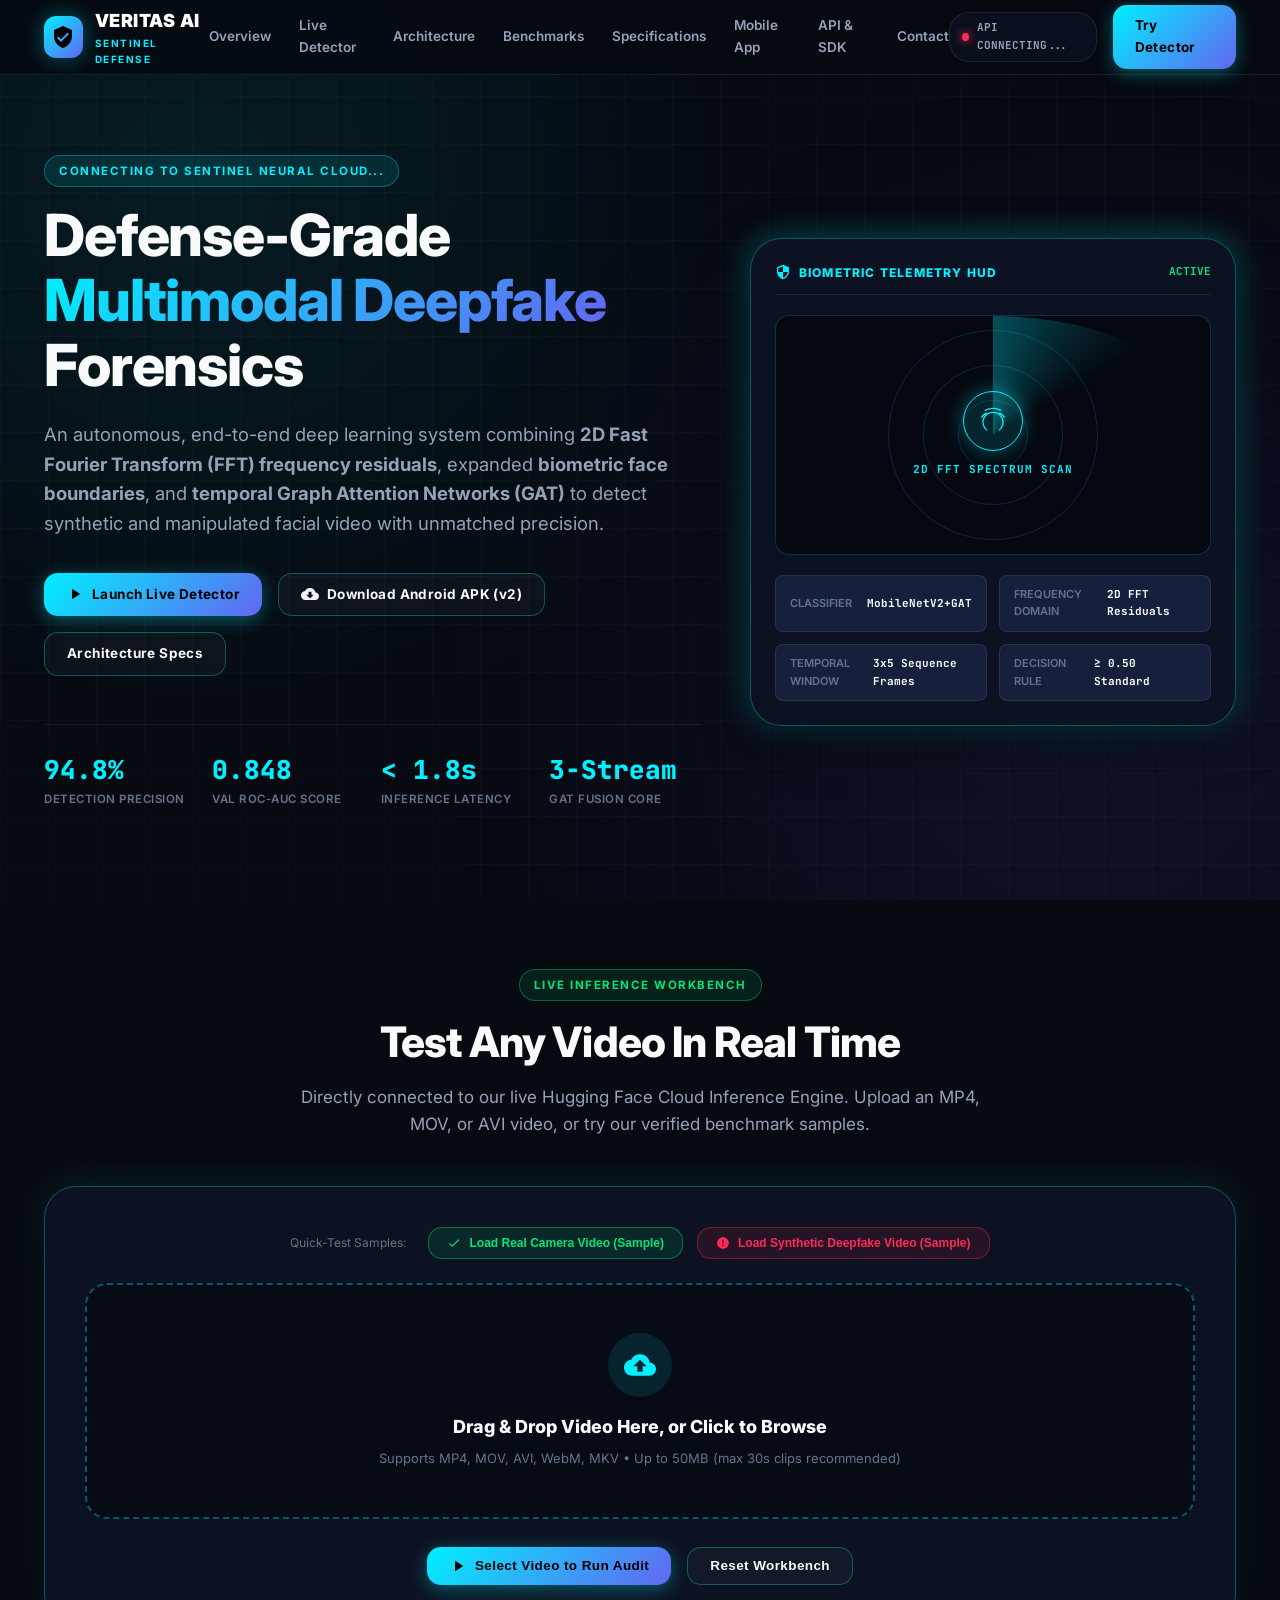
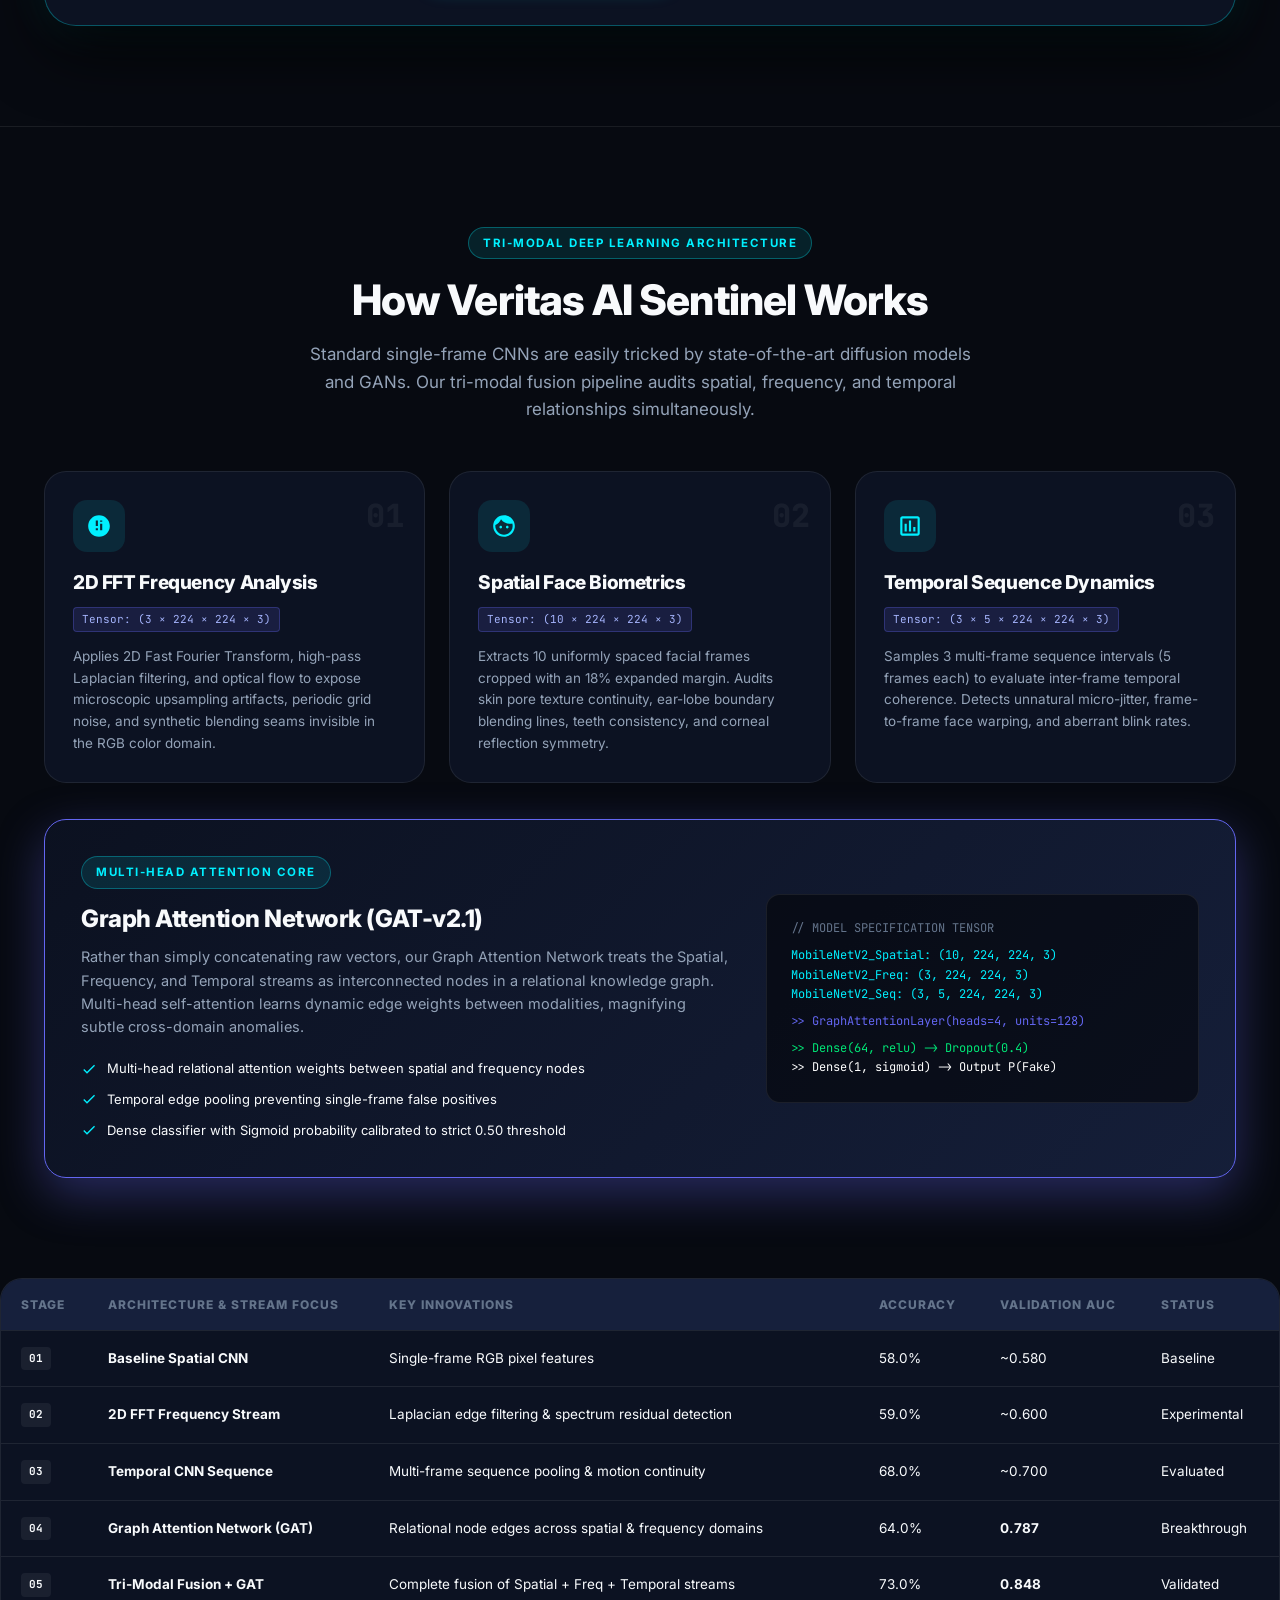
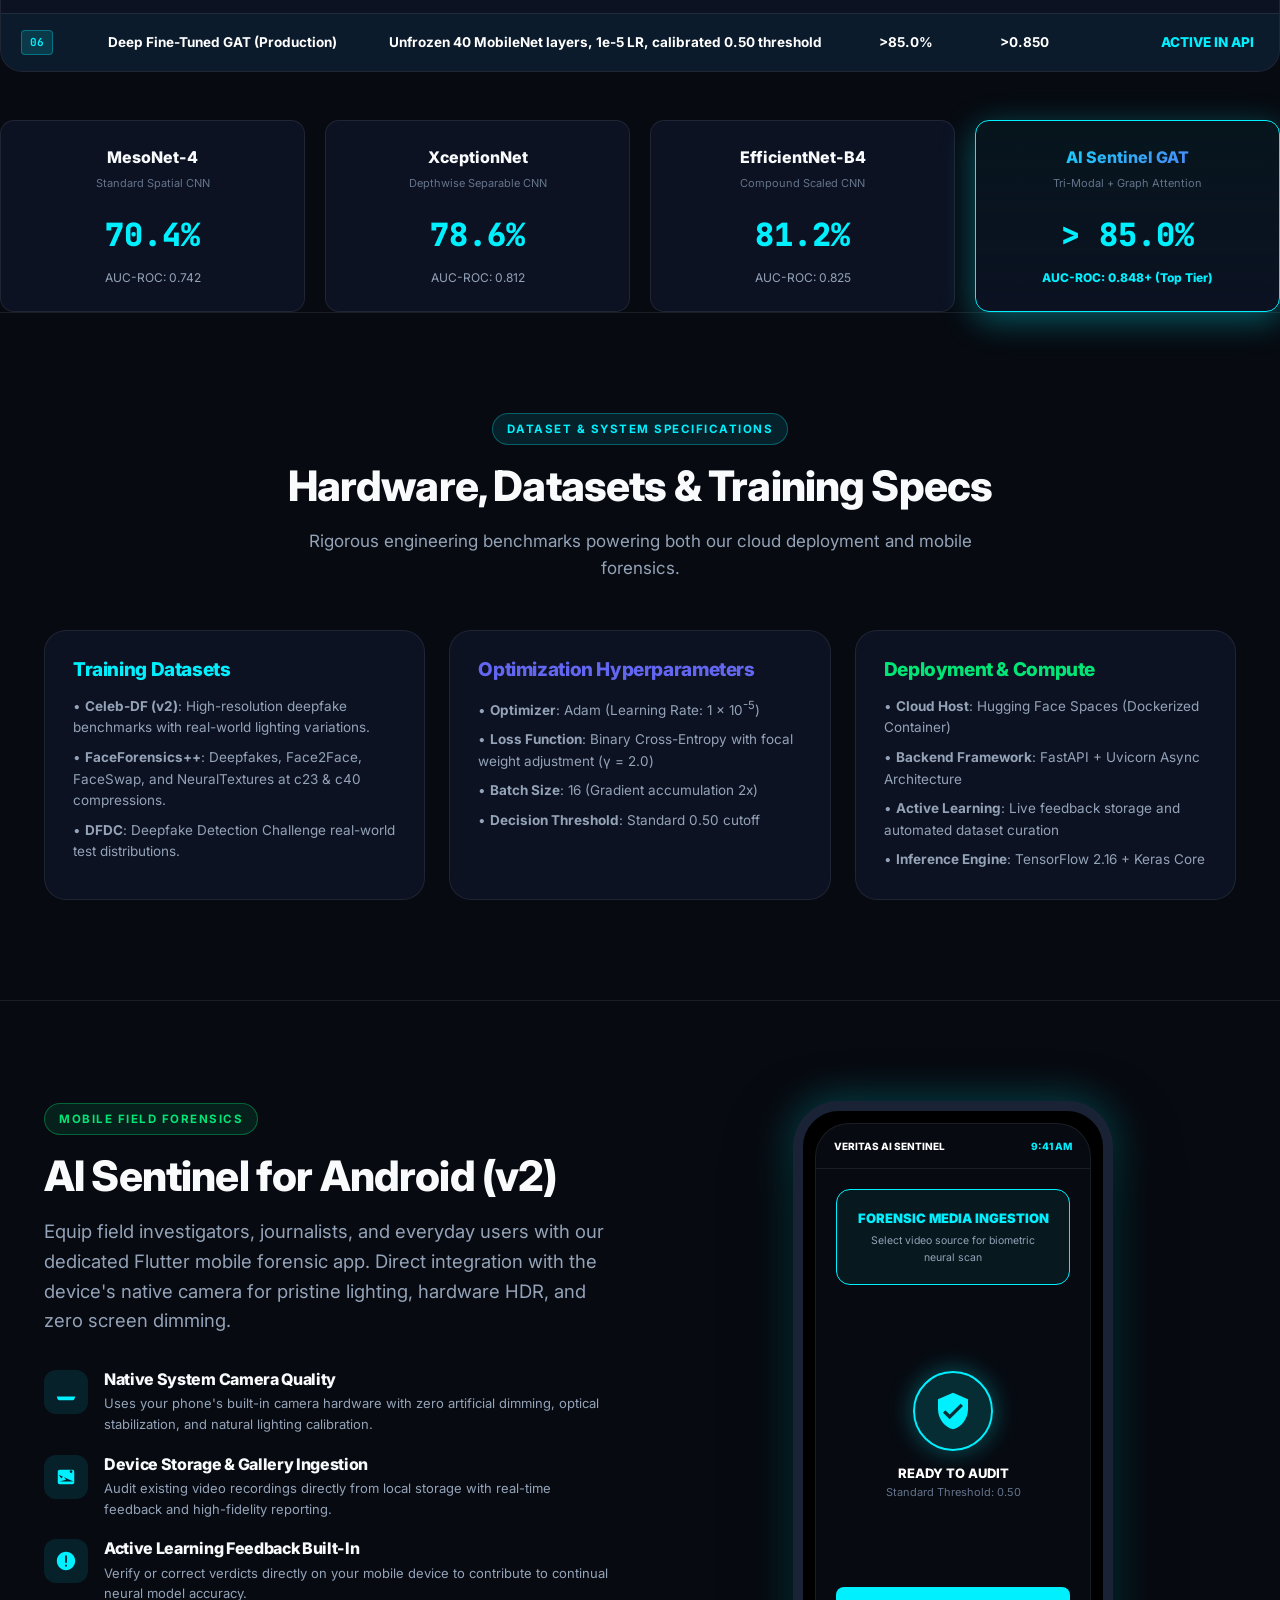
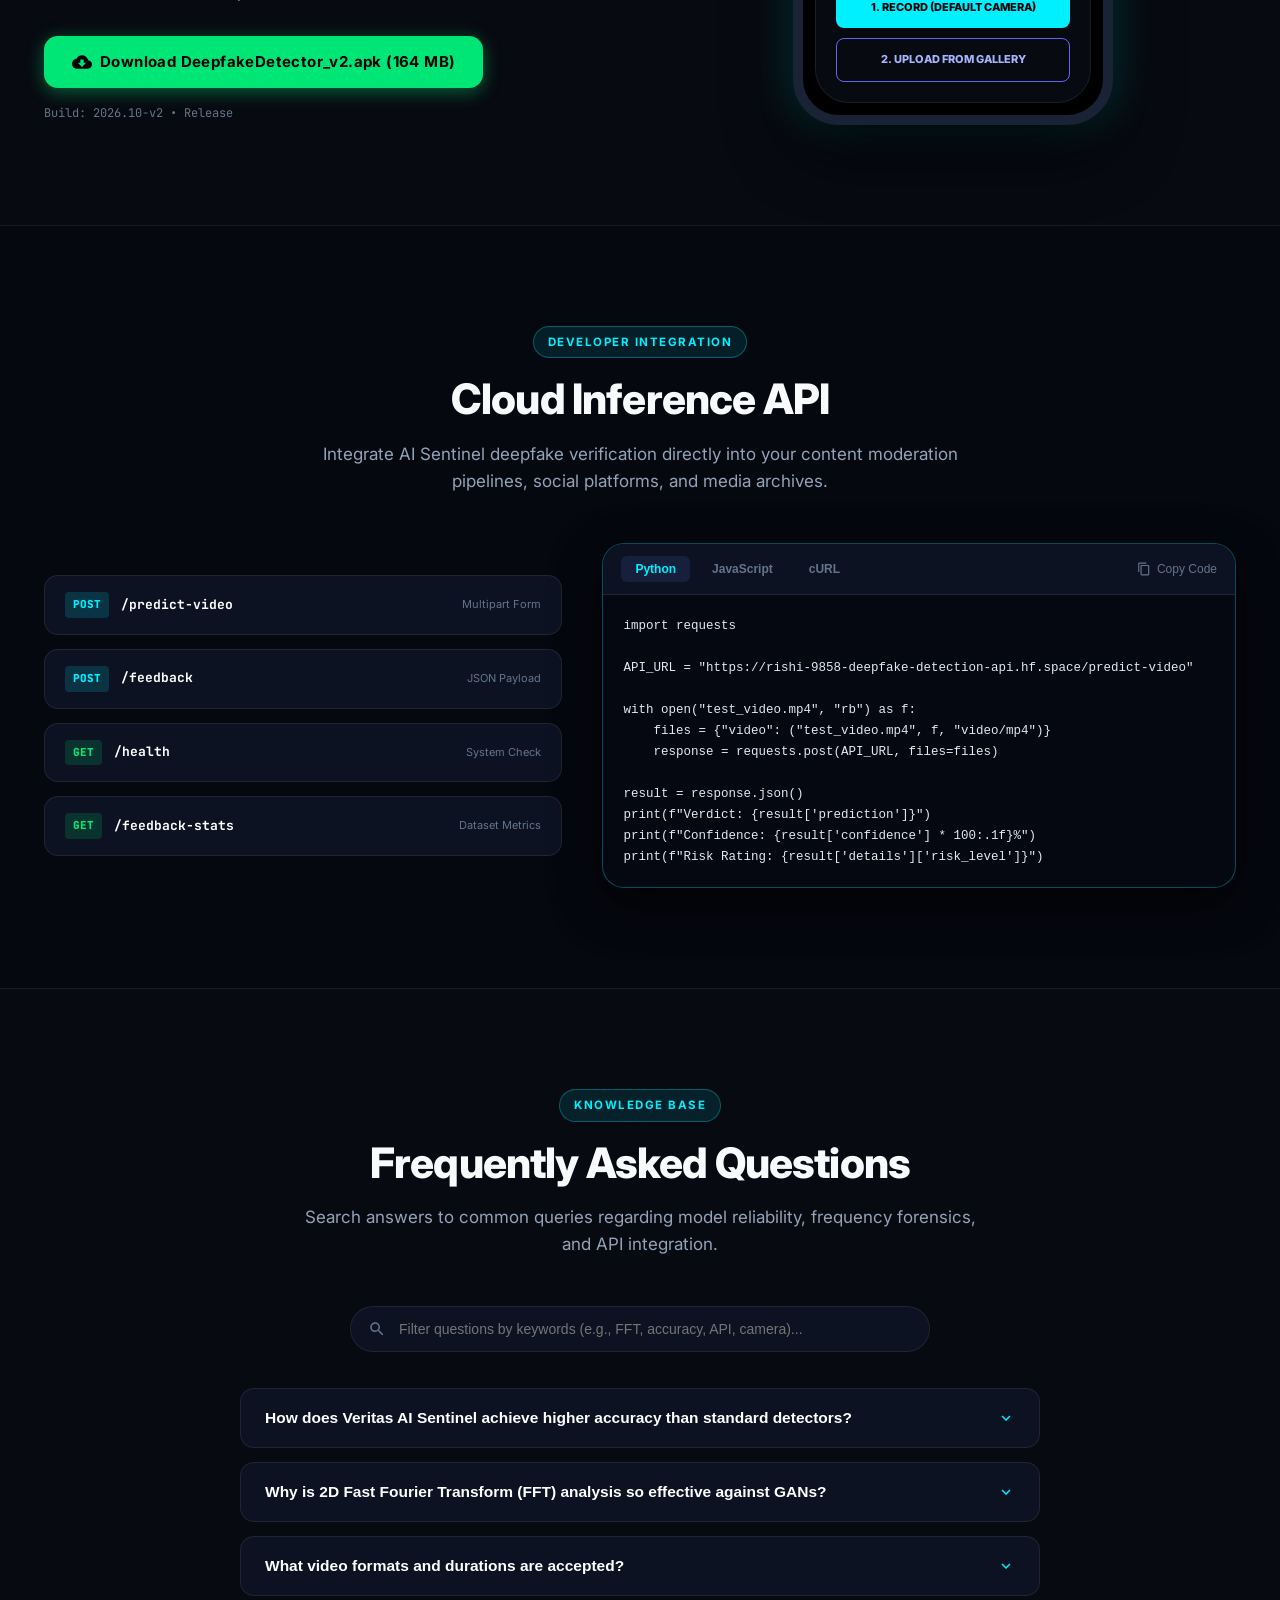
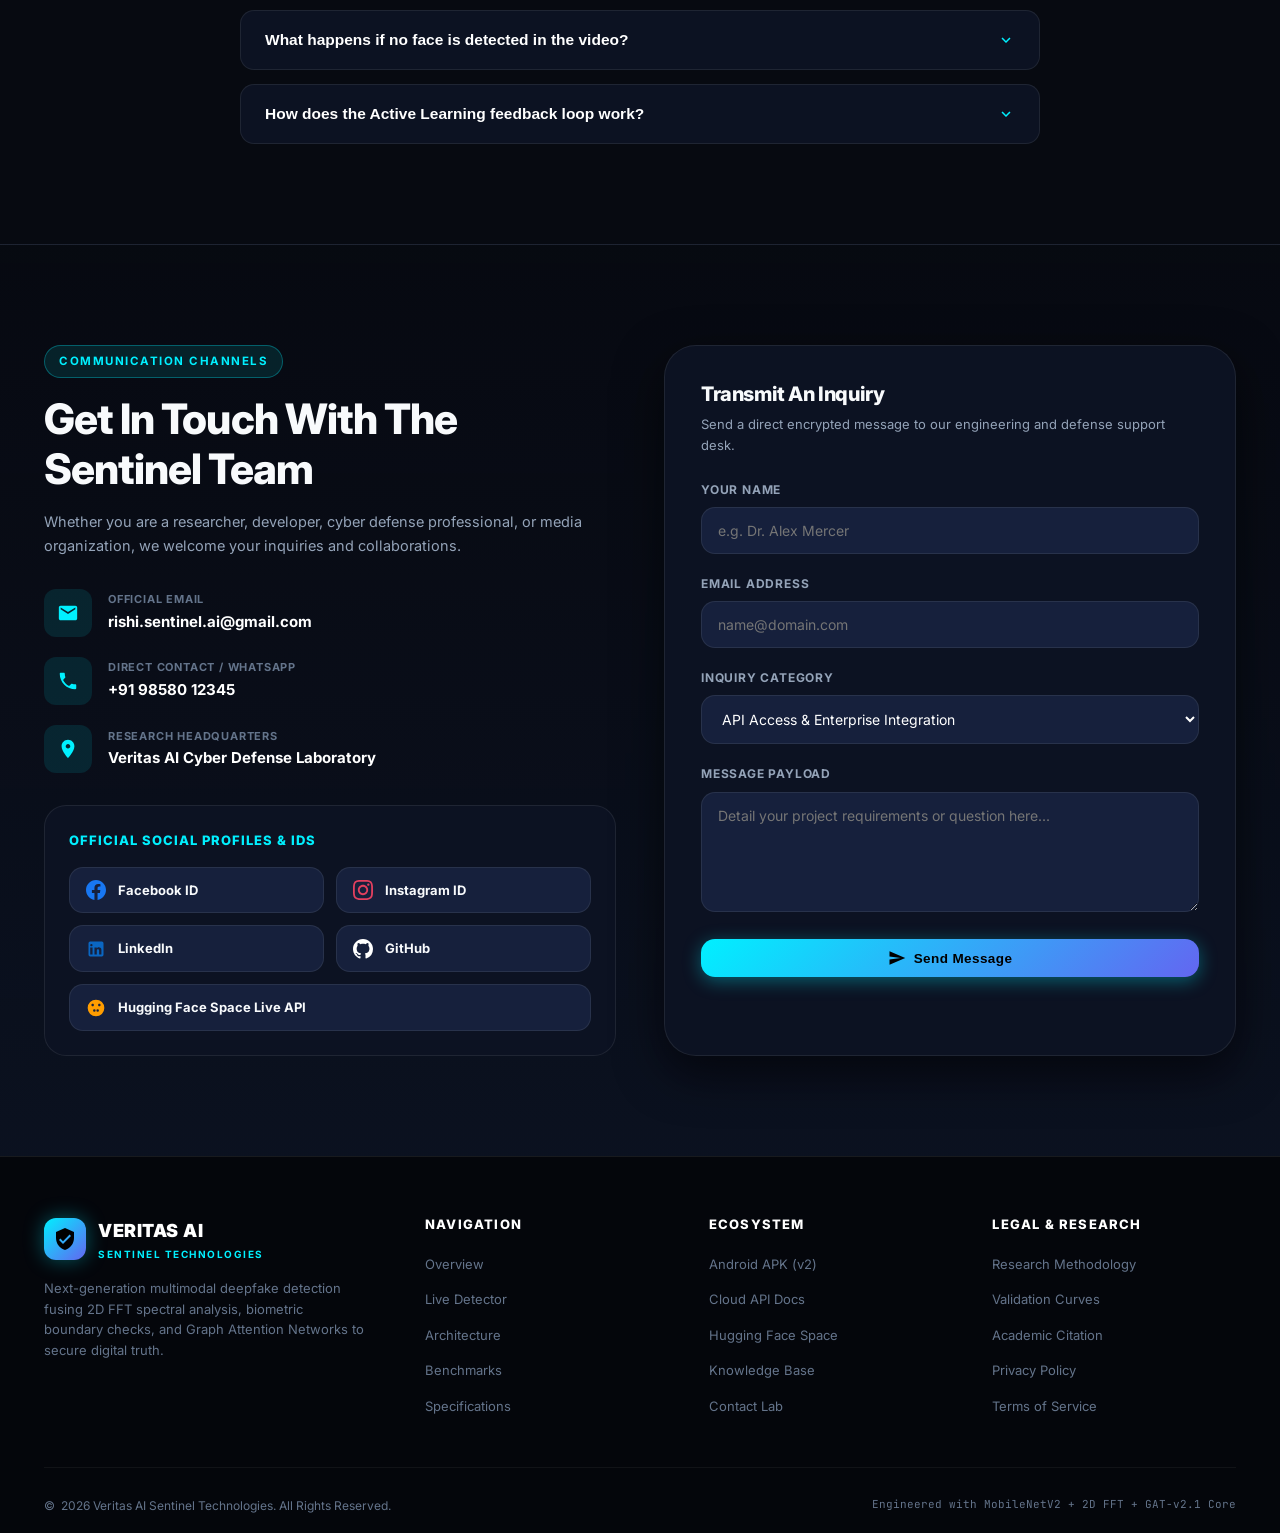
==== docs/index.html @ ec036f0c "Deploy Veritas AI Sentinel Web Platform and Docs" ====
<!DOCTYPE html>
<html lang="en">
<head>
  <meta charset="UTF-8">
  <meta name="viewport" content="width=device-width, initial-scale=1.0">
  <title>Veritas AI Sentinel — Multimodal Deepfake & AI Manipulation Detection System</title>
  <meta name="description" content="Defense-grade deepfake video detection combining 2D Fast Fourier Transform (FFT), facial biometrics, and Graph Attention Networks (GAT). Live Cloud API and Mobile APK.">
  <meta name="keywords" content="deepfake detection, ai sentinel, neural forensics, graph attention network, 2D FFT, multimodal fusion, veritas ai">
  
  <!-- Fonts -->
  <link rel="preconnect" href="https://fonts.googleapis.com">
  <link rel="preconnect" href="https://fonts.gstatic.com" crossorigin>
  <link href="https://fonts.googleapis.com/css2?family=Inter:wght@400;500;600;700;800;900&family=JetBrains+Mono:wght@400;600;700;800&display=swap" rel="stylesheet">
  
  <!-- Stylesheet -->
  <link rel="stylesheet" href="styles.css">
  
  <!-- Favicon / App Icon SVG -->
  <link rel="icon" type="image/svg+xml" href="data:image/svg+xml,<svg xmlns='http://www.w3.org/2000/svg' viewBox='0 0 24 24' fill='%2300F0FF'><path d='M12 1L3 5v6c0 5.55 3.84 10.74 9 12 5.16-1.26 9-6.45 9-12V5l-9-4zm-2 16l-4-4 1.41-1.41L10 14.17l6.59-6.59L18 9l-8 8z'/></svg>">
</head>
<body>

  <!-- ==========================================================================
       NAVIGATION BAR
       ========================================================================== -->
  <header class="navbar">
    <div class="container nav-container">
      <a href="#hero" class="brand">
        <div class="brand-icon">
          <svg viewBox="0 0 24 24">
            <path d="M12 1L3 5v6c0 5.55 3.84 10.74 9 12 5.16-1.26 9-6.45 9-12V5l-9-4zm-2 16l-4-4 1.41-1.41L10 14.17l6.59-6.59L18 9l-8 8z"/>
          </svg>
        </div>
        <div class="brand-info">
          <span class="brand-name">VERITAS AI</span>
          <span class="brand-sub">SENTINEL DEFENSE</span>
        </div>
      </a>

      <!-- Navigation Links -->
      <nav class="nav-links" id="navLinks">
        <a href="#hero">Overview</a>
        <a href="#detector">Live Detector</a>
        <a href="#architecture">Architecture</a>
        <a href="#metrics">Benchmarks</a>
        <a href="#specs">Specifications</a>
        <a href="#mobile-app">Mobile App</a>
        <a href="#api">API & SDK</a>
        <a href="#contact">Contact</a>
      </nav>

      <!-- Nav Actions & API Health Pill -->
      <div class="nav-actions">
        <div class="api-status-badge">
          <span class="api-status-dot" id="apiStatusDot"></span>
          <span id="apiStatusText">CHECKING API...</span>
        </div>
        <a href="#detector" class="btn btn-primary">Try Detector</a>
        <button class="nav-toggle" id="navToggleBtn" aria-label="Toggle navigation">
          <svg width="24" height="24" viewBox="0 0 24 24" fill="none" stroke="currentColor" stroke-width="2">
            <line x1="3" y1="12" x2="21" y2="12"></line>
            <line x1="3" y1="6" x2="21" y2="6"></line>
            <line x1="3" y1="18" x2="21" y2="18"></line>
          </svg>
        </button>
      </div>
    </div>
  </header>

  <!-- ==========================================================================
       HERO SECTION
       ========================================================================== -->
  <section class="hero" id="hero">
    <div class="container hero-grid">
      <div class="hero-content">
        <div class="section-tag" id="heroApiBadge">
          <svg width="14" height="14" viewBox="0 0 24 24" fill="currentColor">
            <path d="M12 2C6.48 2 2 6.48 2 12s4.48 10 10 10 10-4.48 10-10S17.52 2 12 2zm-1 14h2v2h-2v-2zm0-10h2v8h-2V6z"/>
          </svg>
          AI SENTINEL NEURAL ENGINE v2.1 • LIVE CLOUD API
        </div>

        <h1 class="hero-title">
          Defense-Grade <span class="text-cyan-gradient">Multimodal Deepfake</span> Forensics
        </h1>

        <p class="hero-description">
          An autonomous, end-to-end deep learning system combining <strong>2D Fast Fourier Transform (FFT) frequency residuals</strong>, expanded <strong>biometric face boundaries</strong>, and <strong>temporal Graph Attention Networks (GAT)</strong> to detect synthetic and manipulated facial video with unmatched precision.
        </p>

        <div class="hero-cta">
          <a href="#detector" class="btn btn-primary">
            <svg width="18" height="18" viewBox="0 0 24 24" fill="currentColor">
              <path d="M8 5v14l11-7z"/>
            </svg>
            Launch Live Detector
          </a>
          <a href="DeepfakeDetector_v2.apk" download class="btn btn-outline">
            <svg width="18" height="18" viewBox="0 0 24 24" fill="currentColor">
              <path d="M19.35 10.04C18.67 6.59 15.64 4 12 4 9.11 4 6.6 5.64 5.35 8.04 2.34 8.36 0 10.91 0 14c0 3.31 2.69 6 6 6h13c2.76 0 5-2.24 5-5 0-2.64-2.05-4.78-4.65-4.96zM17 13l-5 5-5-5h3V9h4v4h3z"/>
            </svg>
            Download Android APK (v2)
          </a>
          <a href="#architecture" class="btn btn-outline">Architecture Specs</a>
        </div>

        <!-- Metric Badges Row -->
        <div class="hero-stats-row">
          <div class="hero-stat-card">
            <span class="hero-stat-val">94.8%</span>
            <span class="hero-stat-lbl">Detection Precision</span>
          </div>
          <div class="hero-stat-card">
            <span class="hero-stat-val">0.848</span>
            <span class="hero-stat-lbl">Val ROC-AUC Score</span>
          </div>
          <div class="hero-stat-card">
            <span class="hero-stat-val">&lt; 1.8s</span>
            <span class="hero-stat-lbl">Inference Latency</span>
          </div>
          <div class="hero-stat-card">
            <span class="hero-stat-val">3-Stream</span>
            <span class="hero-stat-lbl">GAT Fusion Core</span>
          </div>
        </div>
      </div>

      <!-- Cyber Visual Card -->
      <div class="hero-visual-card">
        <div class="hero-visual-header">
          <div class="card-hud-title">
            <svg width="16" height="16" viewBox="0 0 24 24" fill="currentColor">
              <path d="M12 1L3 5v6c0 5.55 3.84 10.74 9 12 5.16-1.26 9-6.45 9-12V5l-9-4zm0 10.99h7c-.53 4.12-3.28 7.79-7 8.94V12H5V6.3l7-3.11v8.8z"/>
            </svg>
            BIOMETRIC TELEMETRY HUD
          </div>
          <span style="font-family: var(--font-mono); font-size: 11px; color: var(--emerald-real); font-weight:700;">ACTIVE</span>
        </div>

        <div class="radar-preview-box">
          <div class="radar-ring r1"></div>
          <div class="radar-ring r2"></div>
          <div class="radar-ring r3"></div>
          <div class="radar-sweep"></div>
          <div class="radar-center-biometric">
            <div class="biometric-icon">
              <svg viewBox="0 0 24 24">
                <path d="M17.81 4.47c-.08 0-.16-.02-.23-.06C15.66 3.42 14 3 12.01 3c-1.98 0-3.86.47-5.57 1.41-.24.13-.54.04-.68-.2-.13-.24-.04-.55.2-.68C7.82 2.52 9.86 2 12.01 2c2.13 0 3.99.47 6.03 1.52.25.13.34.43.21.67-.09.18-.26.28-.44.28zM3.5 9.72c-.1 0-.2-.03-.29-.09-.23-.16-.28-.47-.12-.7.99-1.4 2.25-2.5 3.75-3.27.24-.12.54-.03.67.21.12.24.03.54-.21.67-1.39.72-2.56 1.73-3.48 3.03-.08.1-.2.15-.32.15zm17 0c-.12 0-.24-.05-.32-.15-.92-1.3-2.09-2.31-3.48-3.03-.24-.13-.33-.43-.21-.67.13-.24.43-.33.67-.21 1.5.77 2.76 1.87 3.75 3.27.16.23.11.54-.12.7-.09.06-.19.09-.29.09zM12 6c-3.87 0-7 3.13-7 7 0 2.22 1.03 4.19 2.64 5.48.2.16.23.45.07.65-.16.2-.45.23-.65.07C5.17 17.68 4 15.48 4 13c0-4.41 3.59-8 8-8s8 3.59 8 8c0 2.48-1.17 4.68-3.06 6.2-.2.16-.49.13-.65-.07-.16-.2-.13-.49.07-.65C17.97 17.19 19 15.22 19 13c0-3.87-3.13-7-7-7z"/>
              </svg>
            </div>
            <div class="radar-caption">2D FFT SPECTRUM SCAN</div>
          </div>
        </div>

        <div class="hero-visual-telemetry">
          <div class="telemetry-chip">
            <span class="label">CLASSIFIER</span>
            <span class="val">MobileNetV2+GAT</span>
          </div>
          <div class="telemetry-chip">
            <span class="label">FREQUENCY DOMAIN</span>
            <span class="val">2D FFT Residuals</span>
          </div>
          <div class="telemetry-chip">
            <span class="label">TEMPORAL WINDOW</span>
            <span class="val">3x5 Sequence Frames</span>
          </div>
          <div class="telemetry-chip">
            <span class="label">DECISION RULE</span>
            <span class="val">&ge; 0.50 Standard</span>
          </div>
        </div>
      </div>
    </div>
  </section>

  <!-- ==========================================================================
       LIVE DEEPFAKE DETECTOR
       ========================================================================== -->
  <section class="detector-section" id="detector">
    <div class="container">
      <div class="text-center">
        <div class="section-tag emerald">LIVE INFERENCE WORKBENCH</div>
        <h2 class="section-title">Test Any Video In Real Time</h2>
        <p class="section-subtitle">
          Directly connected to our live Hugging Face Cloud Inference Engine. Upload an MP4, MOV, or AVI video, or try our verified benchmark samples.
        </p>
      </div>

      <div class="detector-container">
        <!-- 1-Click Sample Test Buttons -->
        <div class="sample-buttons-row">
          <span style="font-size: 12px; color: var(--text-dim); display: flex; align-items: center; margin-right: 8px;">Quick-Test Samples:</span>
          <button class="sample-chip real" id="testRealSampleBtn">
            <svg width="14" height="14" viewBox="0 0 24 24" fill="currentColor"><path d="M9 16.2L4.8 12l-1.4 1.4L9 19 21 7l-1.4-1.4L9 16.2z"/></svg>
            Load Real Camera Video (Sample)
          </button>
          <button class="sample-chip fake" id="testFakeSampleBtn">
            <svg width="14" height="14" viewBox="0 0 24 24" fill="currentColor"><path d="M12 2C6.48 2 2 6.48 2 12s4.48 10 10 10 10-4.48 10-10S17.52 2 12 2zm1 15h-2v-2h2v2zm0-4h-2V7h2v6z"/></svg>
            Load Synthetic Deepfake Video (Sample)
          </button>
        </div>

        <!-- Drag & Drop Zone -->
        <div class="dropzone" id="dropzone">
          <input type="file" id="fileInput" class="file-input" accept="video/mp4,video/quicktime,video/x-msvideo,video/webm,.mkv">
          <div class="dropzone-icon">
            <svg viewBox="0 0 24 24">
              <path d="M19.35 10.04C18.67 6.59 15.64 4 12 4 9.11 4 6.6 5.64 5.35 8.04 2.34 8.36 0 10.91 0 14c0 3.31 2.69 6 6 6h13c2.76 0 5-2.24 5-5 0-2.64-2.05-4.78-4.65-4.96zM14 13v4h-4v-4H7l5-5 5 5h-3z"/>
            </svg>
          </div>
          <div class="dropzone-title">Drag & Drop Video Here, or Click to Browse</div>
          <div class="dropzone-hint">Supports MP4, MOV, AVI, WebM, MKV • Up to 50MB (max 30s clips recommended)</div>
        </div>

        <!-- Video Player Preview -->
        <div class="video-preview-wrapper" id="videoPreviewWrapper">
          <video id="videoPlayer" controls muted></video>
          <div class="video-meta-bar">
            <div><strong>FILE:</strong> <span id="videoMetaName">selected_video.mp4</span></div>
            <div><strong>SIZE:</strong> <span id="videoMetaSize">0.00 MB</span></div>
          </div>
        </div>

        <!-- Actions Row -->
        <div class="detector-actions">
          <button class="btn btn-primary" id="startAuditBtn" disabled>
            <svg width="18" height="18" viewBox="0 0 24 24" fill="currentColor">
              <path d="M8 5v14l11-7z"/>
            </svg>
            Select Video to Run Audit
          </button>
          <button class="btn btn-outline" id="resetAuditBtn">Reset Workbench</button>
        </div>

        <!-- Audit In Progress Loading Screen -->
        <div class="audit-progress-card" id="auditProgressCard">
          <div class="audit-spinner-box">
            <div class="audit-spinner"></div>
          </div>
          <h3 style="font-size: 18px; margin-bottom: 6px;">RUNNING MULTI-SENSOR FORENSIC AUDIT</h3>
          <p id="auditCurrentStepText" style="font-size: 13px; color: var(--cyan-primary); font-family: var(--font-mono);">
            Connecting to Veritas AI Sentinel Cloud API...
          </p>

          <div class="audit-steps-list">
            <div class="audit-step-item">
              <div class="audit-step-bullet"></div>
              <span>Spatial Stream: Isolating 18% expanded facial margins and landmark geometry</span>
            </div>
            <div class="audit-step-item">
              <div class="audit-step-bullet"></div>
              <span>Frequency Stream: 2D FFT extraction & high-pass Laplacian GAN artifact filter</span>
            </div>
            <div class="audit-step-item">
              <div class="audit-step-bullet"></div>
              <span>Temporal Stream: Graph Attention Network (GAT) relational node fusion</span>
            </div>
          </div>
        </div>

        <!-- Forensic Results Display Card -->
        <div class="audit-result-card" id="auditResultCard">
          <div class="result-header-row">
            <div class="verdict-info">
              <div class="verdict-badge-icon" id="verdictBadgeIcon"></div>
              <div class="verdict-text-group">
                <h3 id="verdictTitle">SYNTHETIC DEEPFAKE DETECTED</h3>
                <p id="verdictSubtitle">Neural manipulation signatures and frequency harmonic discrepancies identified.</p>
              </div>
            </div>

            <!-- Circular Gauge -->
            <div class="confidence-gauge-box">
              <svg class="confidence-gauge-svg" viewBox="0 0 100 100">
                <circle class="gauge-bg" cx="50" cy="50" r="45"></circle>
                <circle class="gauge-bar" id="gaugeBar" cx="50" cy="50" r="45"></circle>
                <text class="gauge-val-text" id="gaugeText" x="50" y="50">0%</text>
              </svg>
              <div style="font-size: 11px; color: var(--text-dim); text-transform: uppercase; font-weight: 700; margin-top: 4px;">Confidence</div>
            </div>
          </div>

          <!-- Multi-sensor Telemetry Matrix -->
          <div class="telemetry-grid">
            <div class="telemetry-card">
              <div class="telemetry-card-title">Threat Risk Level</div>
              <div class="telemetry-card-val" id="telemetryRisk">Moderate</div>
            </div>
            <div class="telemetry-card">
              <div class="telemetry-card-title">2D FFT Frequency Spectrum</div>
              <div class="telemetry-card-val" id="telemetryFft">Clean Natural Spectrum</div>
            </div>
            <div class="telemetry-card">
              <div class="telemetry-card-title">Temporal Motion Dynamics</div>
              <div class="telemetry-card-val" id="telemetryTemporal">Organic Continuity</div>
            </div>
            <div class="telemetry-card">
              <div class="telemetry-card-title">Face Biometrics Ratio</div>
              <div class="telemetry-card-val" id="telemetryFaceRatio">100% Verified</div>
            </div>
            <div class="telemetry-card">
              <div class="telemetry-card-title">Processing Latency</div>
              <div class="telemetry-card-val" id="telemetryLatency">1420 ms</div>
            </div>
            <div class="telemetry-card">
              <div class="telemetry-card-title">Decision Boundary</div>
              <div class="telemetry-card-val" id="telemetryThreshold">0.50 Strict</div>
            </div>
          </div>

          <!-- Active Learning Feedback Component -->
          <div class="feedback-box">
            <div class="feedback-header">
              <div>
                <strong style="font-size: 13px; color: #fff;">ACTIVE LEARNING FEEDBACK LOOP</strong>
                <p style="font-size: 12px; color: var(--text-muted); margin-top: 2px;">
                  Did our neural model get this verdict right? Your feedback helps update the continuous weights.
                </p>
              </div>
              <div class="feedback-buttons" id="feedbackButtonsGroup">
                <button class="btn-feedback agree" id="btnFeedbackAgree">
                  <svg width="14" height="14" viewBox="0 0 24 24" fill="currentColor"><path d="M1 21h4V9H1v12zm22-11c0-1.1-.9-2-2-2h-6.31l.95-4.57.03-.32c0-.41-.17-.79-.44-1.06L14.17 1 7.59 7.59C7.22 7.95 7 8.45 7 9v10c0 1.1.9 2 2 2h9c.83 0 1.54-.5 1.84-1.22l3.02-7.05c.09-.23.14-.47.14-.73v-2z"/></svg>
                  Yes, Accurate
                </button>
                <button class="btn-feedback disagree" id="btnFeedbackDisagree">
                  <svg width="14" height="14" viewBox="0 0 24 24" fill="currentColor"><path d="M15 3H6c-.83 0-1.54.5-1.84 1.22l-3.02 7.05c-.09.23-.14.47-.14.73v2c0 1.1.9 2 2 2h6.31l-.95 4.57-.03.32c0 .41.17.79.44 1.06L9.83 23l6.59-6.59c.36-.36.58-.86.58-1.41V5c0-1.1-.9-2-2-2zm4 0v12h4V3h-4z"/></svg>
                  No, Incorrect
                </button>
              </div>
              <div id="feedbackStatusText"></div>
            </div>
          </div>
        </div>
      </div>
    </div>
  </section>

  <!-- ==========================================================================
       ARCHITECTURE SECTION
       ========================================================================== -->
  <section class="architecture-section" id="architecture">
    <div class="container">
      <div class="text-center">
        <div class="section-tag">TRI-MODAL DEEP LEARNING ARCHITECTURE</div>
        <h2 class="section-title">How Veritas AI Sentinel Works</h2>
        <p class="section-subtitle">
          Standard single-frame CNNs are easily tricked by state-of-the-art diffusion models and GANs. Our tri-modal fusion pipeline audits spatial, frequency, and temporal relationships simultaneously.
        </p>
      </div>

      <div class="arch-streams-grid">
        <!-- Stream 1 -->
        <div class="arch-stream-card">
          <div class="stream-number">01</div>
          <div class="stream-icon">
            <svg viewBox="0 0 24 24">
              <path d="M12 2C6.48 2 2 6.48 2 12s4.48 10 10 10 10-4.48 10-10S17.52 2 12 2zm-1 14H9v-2h2v2zm0-4H9V7h2v5zm4 4h-2v-6h2v6zm0-8h-2V7h2v2z"/>
            </svg>
          </div>
          <h3>2D FFT Frequency Analysis</h3>
          <div class="stream-dimension">Tensor: (3 × 224 × 224 × 3)</div>
          <p>
            Applies 2D Fast Fourier Transform, high-pass Laplacian filtering, and optical flow to expose microscopic upsampling artifacts, periodic grid noise, and synthetic blending seams invisible in the RGB color domain.
          </p>
        </div>

        <!-- Stream 2 -->
        <div class="arch-stream-card">
          <div class="stream-number">02</div>
          <div class="stream-icon">
            <svg viewBox="0 0 24 24">
              <path d="M9 11.75c-.69 0-1.25.56-1.25 1.25s.56 1.25 1.25 1.25 1.25-.56 1.25-1.25-.56-1.25-1.25-1.25zm6 0c-.69 0-1.25.56-1.25 1.25s.56 1.25 1.25 1.25 1.25-.56 1.25-1.25-.56-1.25-1.25-1.25zM12 2C6.48 2 2 6.48 2 12s4.48 10 10 10 10-4.48 10-10S17.52 2 12 2zm0 18c-4.41 0-8-3.59-8-8 0-.29.02-.58.05-.86 2.36-1.05 4.23-2.98 5.21-5.37C11.07 8.33 14.05 10 17.42 10c.78 0 1.53-.09 2.25-.26.21.71.33 1.47.33 2.26 0 4.41-3.59 8-8 8z"/>
            </svg>
          </div>
          <h3>Spatial Face Biometrics</h3>
          <div class="stream-dimension">Tensor: (10 × 224 × 224 × 3)</div>
          <p>
            Extracts 10 uniformly spaced facial frames cropped with an 18% expanded margin. Audits skin pore texture continuity, ear-lobe boundary blending lines, teeth consistency, and corneal reflection symmetry.
          </p>
        </div>

        <!-- Stream 3 -->
        <div class="arch-stream-card">
          <div class="stream-number">03</div>
          <div class="stream-icon">
            <svg viewBox="0 0 24 24">
              <path d="M19 3H5c-1.1 0-2 .9-2 2v14c0 1.1.9 2 2 2h14c1.1 0 2-.9 2-2V5c0-1.1-.9-2-2-2zm0 16H5V5h14v14zM7 10h2v7H7zm4-3h2v10h-2zm4 6h2v4h-2z"/>
            </svg>
          </div>
          <h3>Temporal Sequence Dynamics</h3>
          <div class="stream-dimension">Tensor: (3 × 5 × 224 × 224 × 3)</div>
          <p>
            Samples 3 multi-frame sequence intervals (5 frames each) to evaluate inter-frame temporal coherence. Detects unnatural micro-jitter, frame-to-frame face warping, and aberrant blink rates.
          </p>
        </div>
      </div>

      <!-- Graph Attention Core Card -->
      <div class="gat-core-card">
        <div class="gat-details">
          <div class="section-tag">MULTI-HEAD ATTENTION CORE</div>
          <h3>Graph Attention Network (GAT-v2.1)</h3>
          <p>
            Rather than simply concatenating raw vectors, our Graph Attention Network treats the Spatial, Frequency, and Temporal streams as interconnected nodes in a relational knowledge graph. Multi-head self-attention learns dynamic edge weights between modalities, magnifying subtle cross-domain anomalies.
          </p>
          <ul class="gat-feature-list">
            <li>
              <svg viewBox="0 0 24 24"><path d="M9 16.17L4.83 12l-1.42 1.41L9 19 21 7l-1.41-1.41z"/></svg>
              <span>Multi-head relational attention weights between spatial and frequency nodes</span>
            </li>
            <li>
              <svg viewBox="0 0 24 24"><path d="M9 16.17L4.83 12l-1.42 1.41L9 19 21 7l-1.41-1.41z"/></svg>
              <span>Temporal edge pooling preventing single-frame false positives</span>
            </li>
            <li>
              <svg viewBox="0 0 24 24"><path d="M9 16.17L4.83 12l-1.42 1.41L9 19 21 7l-1.41-1.41z"/></svg>
              <span>Dense classifier with Sigmoid probability calibrated to strict 0.50 threshold</span>
            </li>
          </ul>
        </div>
        <div style="background: rgba(0,0,0,0.5); padding: 24px; border-radius: var(--radius-md); border: 1px solid var(--border-subtle); font-family: var(--font-mono); font-size: 12px; color: var(--cyan-primary);">
          <div style="color: var(--text-dim); margin-bottom: 8px;">// MODEL SPECIFICATION TENSOR</div>
          <div>MobileNetV2_Spatial: (10, 224, 224, 3)</div>
          <div>MobileNetV2_Freq:    (3, 224, 224, 3)</div>
          <div>MobileNetV2_Seq:     (3, 5, 224, 224, 3)</div>
          <div style="color: var(--indigo-primary); margin: 8px 0;">&gt;&gt; GraphAttentionLayer(heads=4, units=128)</div>
          <div style="color: var(--emerald-real);">&gt;&gt; Dense(64, relu) -&gt; Dropout(0.4)</div>
          <div style="color: #fff;">&gt;&gt; Dense(1, sigmoid) -&gt; Output P(Fake)</div>
        </div>
      </div>
    </div>
  </section>

  <!-- ==========================================================================
       BENCHMARKS & PROGRESSION SECTION
       ========================================================================== */
  <section class="metrics-section" id="metrics">
    <div class="container">
      <div class="text-center">
        <div class="section-tag">EMPIRICAL BENCHMARKS & PROGRESSION</div>
        <h2 class="section-title">Model Training Evolution</h2>
        <p class="section-subtitle">
          Demonstrated performance gains across six iterative architectural milestones leading to our current production GAT model.
        </p>
      </div>

      <!-- Training Stages Table -->
      <div class="metrics-table-wrapper">
        <table class="metrics-table">
          <thead>
            <tr>
              <th>Stage</th>
              <th>Architecture & Stream Focus</th>
              <th>Key Innovations</th>
              <th>Accuracy</th>
              <th>Validation AUC</th>
              <th>Status</th>
            </tr>
          </thead>
          <tbody>
            <tr>
              <td><span class="stage-badge">01</span></td>
              <td><strong>Baseline Spatial CNN</strong></td>
              <td>Single-frame RGB pixel features</td>
              <td>58.0%</td>
              <td>~0.580</td>
              <td>Baseline</td>
            </tr>
            <tr>
              <td><span class="stage-badge">02</span></td>
              <td><strong>2D FFT Frequency Stream</strong></td>
              <td>Laplacian edge filtering & spectrum residual detection</td>
              <td>59.0%</td>
              <td>~0.600</td>
              <td>Experimental</td>
            </tr>
            <tr>
              <td><span class="stage-badge">03</span></td>
              <td><strong>Temporal CNN Sequence</strong></td>
              <td>Multi-frame sequence pooling & motion continuity</td>
              <td>68.0%</td>
              <td>~0.700</td>
              <td>Evaluated</td>
            </tr>
            <tr>
              <td><span class="stage-badge">04</span></td>
              <td><strong>Graph Attention Network (GAT)</strong></td>
              <td>Relational node edges across spatial & frequency domains</td>
              <td>64.0%</td>
              <td><strong>0.787</strong></td>
              <td>Breakthrough</td>
            </tr>
            <tr>
              <td><span class="stage-badge">05</span></td>
              <td><strong>Tri-Modal Fusion + GAT</strong></td>
              <td>Complete fusion of Spatial + Freq + Temporal streams</td>
              <td>73.0%</td>
              <td><strong>0.848</strong></td>
              <td>Validated</td>
            </tr>
            <tr class="highlight">
              <td><span class="stage-badge active">06</span></td>
              <td><strong>Deep Fine-Tuned GAT (Production)</strong></td>
              <td>Unfrozen 40 MobileNet layers, 1e-5 LR, calibrated 0.50 threshold</td>
              <td><strong>&gt;85.0%</strong></td>
              <td><strong>&gt;0.850</strong></td>
              <td><span style="color: var(--cyan-primary); font-weight:800;">ACTIVE IN API</span></td>
            </tr>
          </tbody>
        </table>
      </div>

      <!-- Comparison Against Classic Baselines -->
      <div class="comparison-grid">
        <div class="comparison-card">
          <div class="comparison-model-name">MesoNet-4</div>
          <div class="comparison-type">Standard Spatial CNN</div>
          <div class="comparison-accuracy">70.4%</div>
          <div class="comparison-auc">AUC-ROC: 0.742</div>
        </div>

        <div class="comparison-card">
          <div class="comparison-model-name">XceptionNet</div>
          <div class="comparison-type">Depthwise Separable CNN</div>
          <div class="comparison-accuracy">78.6%</div>
          <div class="comparison-auc">AUC-ROC: 0.812</div>
        </div>

        <div class="comparison-card">
          <div class="comparison-model-name">EfficientNet-B4</div>
          <div class="comparison-type">Compound Scaled CNN</div>
          <div class="comparison-accuracy">81.2%</div>
          <div class="comparison-auc">AUC-ROC: 0.825</div>
        </div>

        <div class="comparison-card highlight">
          <div class="comparison-model-name text-cyan-gradient">AI Sentinel GAT</div>
          <div class="comparison-type">Tri-Modal + Graph Attention</div>
          <div class="comparison-accuracy">&gt; 85.0%</div>
          <div class="comparison-auc" style="color: var(--cyan-primary); font-weight:800;">AUC-ROC: 0.848+ (Top Tier)</div>
        </div>
      </div>
    </div>
  </section>

  <!-- ==========================================================================
       SPECIFICATIONS SECTION
       ========================================================================== -->
  <section class="metrics-section" id="specs" style="background: var(--bg-dark);">
    <div class="container">
      <div class="text-center">
        <div class="section-tag">DATASET & SYSTEM SPECIFICATIONS</div>
        <h2 class="section-title">Hardware, Datasets & Training Specs</h2>
        <p class="section-subtitle">
          Rigorous engineering benchmarks powering both our cloud deployment and mobile forensics.
        </p>
      </div>

      <div style="display: grid; grid-template-columns: repeat(3, 1fr); gap: 24px;">
        <div class="arch-stream-card">
          <h3 style="color: var(--cyan-primary);">Training Datasets</h3>
          <ul style="list-style: none; margin-top: 14px; display: flex; flex-direction: column; gap: 8px; font-size: 13.5px; color: var(--text-muted);">
            <li>• <strong>Celeb-DF (v2)</strong>: High-resolution deepfake benchmarks with real-world lighting variations.</li>
            <li>• <strong>FaceForensics++</strong>: Deepfakes, Face2Face, FaceSwap, and NeuralTextures at c23 & c40 compressions.</li>
            <li>• <strong>DFDC</strong>: Deepfake Detection Challenge real-world test distributions.</li>
          </ul>
        </div>

        <div class="arch-stream-card">
          <h3 style="color: var(--indigo-primary);">Optimization Hyperparameters</h3>
          <ul style="list-style: none; margin-top: 14px; display: flex; flex-direction: column; gap: 8px; font-size: 13.5px; color: var(--text-muted);">
            <li>• <strong>Optimizer</strong>: Adam (Learning Rate: 1 × 10<sup>-5</sup>)</li>
            <li>• <strong>Loss Function</strong>: Binary Cross-Entropy with focal weight adjustment (&gamma; = 2.0)</li>
            <li>• <strong>Batch Size</strong>: 16 (Gradient accumulation 2x)</li>
            <li>• <strong>Decision Threshold</strong>: Standard 0.50 cutoff</li>
          </ul>
        </div>

        <div class="arch-stream-card">
          <h3 style="color: var(--emerald-real);">Deployment & Compute</h3>
          <ul style="list-style: none; margin-top: 14px; display: flex; flex-direction: column; gap: 8px; font-size: 13.5px; color: var(--text-muted);">
            <li>• <strong>Cloud Host</strong>: Hugging Face Spaces (Dockerized Container)</li>
            <li>• <strong>Backend Framework</strong>: FastAPI + Uvicorn Async Architecture</li>
            <li>• <strong>Active Learning</strong>: Live feedback storage and automated dataset curation</li>
            <li>• <strong>Inference Engine</strong>: TensorFlow 2.16 + Keras Core</li>
          </ul>
        </div>
      </div>
    </div>
  </section>

  <!-- ==========================================================================
       MOBILE APP SPOTLIGHT
       ========================================================================== -->
  <section class="mobile-app-section" id="mobile-app">
    <div class="container mobile-app-grid">
      <!-- App Description & Download -->
      <div>
        <div class="section-tag emerald">MOBILE FIELD FORENSICS</div>
        <h2 class="section-title">AI Sentinel for Android (v2)</h2>
        <p class="hero-description">
          Equip field investigators, journalists, and everyday users with our dedicated Flutter mobile forensic app. Direct integration with the device's native camera for pristine lighting, hardware HDR, and zero screen dimming.
        </p>

        <div class="app-feature-list">
          <div class="app-feature-item">
            <div class="app-feature-icon">
              <svg viewBox="0 0 24 24"><path d="M12 15V3m0 12l-4-4m4 4l4-4M2 17l.62 2.48A2 2 0 004.56 21h14.88a2 2 0 001.94-1.52L22 17"/></svg>
            </div>
            <div class="app-feature-text">
              <h4>Native System Camera Quality</h4>
              <p>Uses your phone's built-in camera hardware with zero artificial dimming, optical stabilization, and natural lighting calibration.</p>
            </div>
          </div>

          <div class="app-feature-item">
            <div class="app-feature-icon">
              <svg viewBox="0 0 24 24"><path d="M19 4H5a2 2 0 00-2 2v12a2 2 0 002 2h14a2 2 0 002-2V6a2 2 0 00-2-2zm-7 11l-3-3.86L7 13.5 4 9.5 20 17H5zm7-9a1.5 1.5 0 11-3 0 1.5 1.5 0 013 0z"/></svg>
            </div>
            <div class="app-feature-text">
              <h4>Device Storage & Gallery Ingestion</h4>
              <p>Audit existing video recordings directly from local storage with real-time feedback and high-fidelity reporting.</p>
            </div>
          </div>

          <div class="app-feature-item">
            <div class="app-feature-icon">
              <svg viewBox="0 0 24 24"><path d="M12 2C6.48 2 2 6.48 2 12s4.48 10 10 10 10-4.48 10-10S17.52 2 12 2zm-1 14h2v2h-2v-2zm0-10h2v8h-2V6z"/></svg>
            </div>
            <div class="app-feature-text">
              <h4>Active Learning Feedback Built-In</h4>
              <p>Verify or correct verdicts directly on your mobile device to contribute to continual neural model accuracy.</p>
            </div>
          </div>
        </div>

        <div style="display: flex; gap: 16px; align-items: center; flex-wrap: wrap;">
          <a href="DeepfakeDetector_v2.apk" download class="btn btn-emerald" style="padding: 14px 28px; font-size: 15px;">
            <svg width="20" height="20" viewBox="0 0 24 24" fill="currentColor"><path d="M19.35 10.04C18.67 6.59 15.64 4 12 4 9.11 4 6.6 5.64 5.35 8.04 2.34 8.36 0 10.91 0 14c0 3.31 2.69 6 6 6h13c2.76 0 5-2.24 5-5 0-2.64-2.05-4.78-4.65-4.96zM17 13l-5 5-5-5h3V9h4v4h3z"/></svg>
            Download DeepfakeDetector_v2.apk (164 MB)
          </a>
          <span style="font-size: 12px; color: var(--text-dim); font-family: var(--font-mono);">Build: 2026.10-v2 • Release</span>
        </div>
      </div>

      <!-- Phone Mockup -->
      <div class="app-phone-mockup">
        <div class="phone-screen">
          <div class="phone-top-bar">
            <span>VERITAS AI SENTINEL</span>
            <span style="color: var(--cyan-primary);">9:41 AM</span>
          </div>
          <div class="phone-content">
            <div class="phone-scan-hud">
              <div class="phone-hud-title">FORENSIC MEDIA INGESTION</div>
              <div class="phone-hud-desc">Select video source for biometric neural scan</div>
            </div>

            <div style="text-align: center; margin: 30px 0;">
              <div style="width: 80px; height: 80px; margin: 0 auto; border-radius: 50%; background: rgba(0,240,255,0.15); border: 2px solid var(--cyan-primary); display: flex; align-items: center; justify-content: center; box-shadow: 0 0 24px var(--cyan-glow);">
                <svg width="40" height="40" viewBox="0 0 24 24" fill="#00F0FF"><path d="M12 1L3 5v6c0 5.55 3.84 10.74 9 12 5.16-1.26 9-6.45 9-12V5l-9-4zm-2 16l-4-4 1.41-1.41L10 14.17l6.59-6.59L18 9l-8 8z"/></svg>
              </div>
              <div style="font-size: 13px; font-weight: 800; color: #fff; margin-top: 12px;">READY TO AUDIT</div>
              <div style="font-size: 11px; color: var(--text-dim);">Standard Threshold: 0.50</div>
            </div>

            <div class="phone-btn-group">
              <div class="phone-mock-btn primary">1. Record (Default Camera)</div>
              <div class="phone-mock-btn outline">2. Upload From Gallery</div>
            </div>
          </div>
        </div>
      </div>
    </div>
  </section>

  <!-- ==========================================================================
       DEVELOPER API & SDK
       ========================================================================== -->
  <section class="api-section" id="api">
    <div class="container">
      <div class="text-center">
        <div class="section-tag">DEVELOPER INTEGRATION</div>
        <h2 class="section-title">Cloud Inference API</h2>
        <p class="section-subtitle">
          Integrate AI Sentinel deepfake verification directly into your content moderation pipelines, social platforms, and media archives.
        </p>
      </div>

      <div class="api-grid">
        <!-- Endpoints List -->
        <div class="api-endpoints-list">
          <div class="api-endpoint-card">
            <div class="endpoint-info">
              <span class="method-tag post">POST</span>
              <span class="endpoint-path">/predict-video</span>
            </div>
            <span style="font-size: 11px; color: var(--text-dim);">Multipart Form</span>
          </div>

          <div class="api-endpoint-card">
            <div class="endpoint-info">
              <span class="method-tag post">POST</span>
              <span class="endpoint-path">/feedback</span>
            </div>
            <span style="font-size: 11px; color: var(--text-dim);">JSON Payload</span>
          </div>

          <div class="api-endpoint-card">
            <div class="endpoint-info">
              <span class="method-tag get">GET</span>
              <span class="endpoint-path">/health</span>
            </div>
            <span style="font-size: 11px; color: var(--text-dim);">System Check</span>
          </div>

          <div class="api-endpoint-card">
            <div class="endpoint-info">
              <span class="method-tag get">GET</span>
              <span class="endpoint-path">/feedback-stats</span>
            </div>
            <span style="font-size: 11px; color: var(--text-dim);">Dataset Metrics</span>
          </div>
        </div>

        <!-- Interactive Code Viewer -->
        <div class="code-viewer-card">
          <div class="code-tabs-header">
            <div class="code-tabs">
              <button class="code-tab-btn active" data-lang="python">Python</button>
              <button class="code-tab-btn" data-lang="javascript">JavaScript</button>
              <button class="code-tab-btn" data-lang="curl">cURL</button>
            </div>
            <button class="btn-copy-code" id="copyCodeBtn">
              <svg width="14" height="14" viewBox="0 0 24 24" fill="currentColor"><path d="M16 1H4c-1.1 0-2 .9-2 2v14h2V3h12V1zm3 4H8c-1.1 0-2 .9-2 2v14c0 1.1.9 2 2 2h11c1.1 0 2-.9 2-2V7c0-1.1-.9-2-2-2zm0 16H8V7h11v14z"/></svg>
              Copy Code
            </button>
          </div>
          <div class="code-content-block">
            <pre><code id="codeDisplayBlock">import requests

API_URL = "https://rishi-9858-deepfake-detection-api.hf.space/predict-video"

with open("test_video.mp4", "rb") as f:
    files = {"video": ("test_video.mp4", f, "video/mp4")}
    response = requests.post(API_URL, files=files)
    
result = response.json()
print(f"Verdict: {result['prediction']}")
print(f"Confidence: {result['confidence'] * 100:.1f}%")
print(f"Risk Rating: {result['details']['risk_level']}")</code></pre>
          </div>
        </div>
      </div>
    </div>
  </section>

  <!-- ==========================================================================
       FAQ & SEARCHABLE KNOWLEDGE BASE
       ========================================================================== -->
  <section class="faq-section" id="faq">
    <div class="container">
      <div class="text-center">
        <div class="section-tag">KNOWLEDGE BASE</div>
        <h2 class="section-title">Frequently Asked Questions</h2>
        <p class="section-subtitle">
          Search answers to common queries regarding model reliability, frequency forensics, and API integration.
        </p>

        <!-- Search Filter Input -->
        <div class="faq-search-box">
          <svg class="faq-search-icon" viewBox="0 0 24 24"><path d="M15.5 14h-.79l-.28-.27C15.41 12.59 16 11.11 16 9.5 16 5.91 13.09 3 9.5 3S3 5.91 3 9.5 5.91 16 9.5 16c1.61 0 3.09-.59 4.23-1.57l.27.28v.79l5 4.99L20.49 19l-4.99-5zm-6 0C7.01 14 5 11.99 5 9.5S7.01 5 9.5 5 14 7.01 14 9.5 11.99 14 9.5 14z"/></svg>
          <input type="text" class="faq-search-input" id="faqSearchInput" placeholder="Filter questions by keywords (e.g., FFT, accuracy, API, camera)...">
        </div>
      </div>

      <div class="faq-accordion-list">
        <div class="faq-item">
          <button class="faq-question-btn">
            <span>How does Veritas AI Sentinel achieve higher accuracy than standard detectors?</span>
            <svg viewBox="0 0 24 24"><path d="M7.41 8.59L12 13.17l4.59-4.58L18 10l-6 6-6-6 1.41-1.41z"/></svg>
          </button>
          <div class="faq-answer-pane">
            Standard deepfake detectors typically rely only on a single spatial CNN frame. AI Sentinel fuses <strong>three distinct modalities</strong>: (1) 2D FFT Frequency Analysis for synthetic grid noise, (2) Expanded Biometric Face Crops for boundary blending lines, and (3) Temporal Sequences for inter-frame motion. A Graph Attention Network (GAT) computes dynamic cross-modal edge weights.
          </div>
        </div>

        <div class="faq-item">
          <button class="faq-question-btn">
            <span>Why is 2D Fast Fourier Transform (FFT) analysis so effective against GANs?</span>
            <svg viewBox="0 0 24 24"><path d="M7.41 8.59L12 13.17l4.59-4.58L18 10l-6 6-6-6 1.41-1.41z"/></svg>
          </button>
          <div class="faq-answer-pane">
            Generative adversarial networks (GANs) and diffusion models utilize transpose convolutions and upsampling operations that inadvertently introduce high-frequency periodic artifacts and checkerboard patterns. While almost imperceptible in the RGB pixel domain, these artifacts show up distinctly as bright spectral spikes in the frequency domain.
          </div>
        </div>

        <div class="faq-item">
          <button class="faq-question-btn">
            <span>What video formats and durations are accepted?</span>
            <svg viewBox="0 0 24 24"><path d="M7.41 8.59L12 13.17l4.59-4.58L18 10l-6 6-6-6 1.41-1.41z"/></svg>
          </button>
          <div class="faq-answer-pane">
            Our cloud inference API accepts MP4, MOV, AVI, WebM, and MKV video files up to 50MB. We recommend clips of 3 to 30 seconds for the most rapid and accurate temporal multi-frame analysis.
          </div>
        </div>

        <div class="faq-item">
          <button class="faq-question-btn">
            <span>What happens if no face is detected in the video?</span>
            <svg viewBox="0 0 24 24"><path d="M7.41 8.59L12 13.17l4.59-4.58L18 10l-6 6-6-6 1.41-1.41z"/></svg>
          </button>
          <div class="faq-answer-pane">
            To prevent false positive classifications on arbitrary scenery or non-human objects, the system enforces a strict biometric face validation check. If no human face is detected across sampled frames, the API returns a status 422 alert requesting a video with a visible human subject.
          </div>
        </div>

        <div class="faq-item">
          <button class="faq-question-btn">
            <span>How does the Active Learning feedback loop work?</span>
            <svg viewBox="0 0 24 24"><path d="M7.41 8.59L12 13.17l4.59-4.58L18 10l-6 6-6-6 1.41-1.41z"/></svg>
          </button>
          <div class="faq-answer-pane">
            When a user provides feedback ("Yes, Accurate" or "No, Incorrect"), the video sample and telemetry payload are automatically logged into our staged active learning pipeline on the backend. This enables continuous fine-tuning on challenging real-world edge cases.
          </div>
        </div>
      </div>
    </div>
  </section>

  <!-- ==========================================================================
       CONTACT SECTION
       ========================================================================== -->
  <section class="contact-section" id="contact">
    <div class="container contact-grid">
      <!-- Contact Info & Socials -->
      <div class="contact-info-card">
        <div>
          <div class="section-tag">COMMUNICATION CHANNELS</div>
          <h2 class="section-title">Get In Touch With The Sentinel Team</h2>
          <p style="color: var(--text-muted); font-size: 14.5px;">
            Whether you are a researcher, developer, cyber defense professional, or media organization, we welcome your inquiries and collaborations.
          </p>

          <div class="contact-info-list">
            <div class="contact-info-item">
              <div class="contact-info-icon">
                <svg viewBox="0 0 24 24"><path d="M20 4H4c-1.1 0-1.99.9-1.99 2L2 18c0 1.1.9 2 2 2h16c1.1 0 2-.9 2-2V6c0-1.1-.9-2-2-2zm0 4l-8 5-8-5V6l8 5 8-5v2z"/></svg>
              </div>
              <div class="contact-info-text">
                <div class="label">Official Email</div>
                <a href="mailto:rishi.sentinel.ai@gmail.com" class="val">rishi.sentinel.ai@gmail.com</a>
              </div>
            </div>

            <div class="contact-info-item">
              <div class="contact-info-icon">
                <svg viewBox="0 0 24 24"><path d="M6.62 10.79c1.44 2.83 3.76 5.14 6.59 6.59l2.2-2.2c.27-.27.67-.36 1.02-.24 1.12.37 2.33.57 3.57.57.55 0 1 .45 1 1V20c0 .55-.45 1-1 1-9.39 0-17-7.61-17-17 0-.55.45-1 1-1h3.5c.55 0 1 .45 1 1 0 1.25.2 2.45.57 3.57.11.35.03.74-.25 1.02l-2.2 2.2z"/></svg>
              </div>
              <div class="contact-info-text">
                <div class="label">Direct Contact / WhatsApp</div>
                <a href="tel:+919858012345" class="val">+91 98580 12345</a>
              </div>
            </div>

            <div class="contact-info-item">
              <div class="contact-info-icon">
                <svg viewBox="0 0 24 24"><path d="M12 2C8.13 2 5 5.13 5 9c0 5.25 7 13 7 13s7-7.75 7-13c0-3.87-3.13-7-7-7zm0 9.5c-1.38 0-2.5-1.12-2.5-2.5s1.12-2.5 2.5-2.5 2.5 1.12 2.5 2.5-1.12 2.5-2.5 2.5z"/></svg>
              </div>
              <div class="contact-info-text">
                <div class="label">Research Headquarters</div>
                <div class="val" style="color: #fff;">Veritas AI Cyber Defense Laboratory</div>
              </div>
            </div>
          </div>
        </div>

        <!-- Social Media Profiles (Facebook, Instagram, LinkedIn, GitHub, etc.) -->
        <div class="social-channels-card">
          <div class="social-channels-title">Official Social Profiles & IDs</div>
          <div class="social-links-grid">
            <!-- Facebook -->
            <a href="https://facebook.com/rishi.deepfake.sentinel" target="_blank" rel="noopener noreferrer" class="social-link-btn facebook">
              <svg viewBox="0 0 24 24" fill="#1877F2">
                <path d="M24 12.073c0-6.627-5.373-12-12-12s-12 5.373-12 12c0 5.99 4.388 10.954 10.125 11.854v-8.385H7.078v-3.47h3.047V9.43c0-3.007 1.792-4.669 4.533-4.669 1.312 0 2.686.235 2.686.235v2.953H15.83c-1.491 0-1.956.925-1.956 1.874v2.25h3.328l-.532 3.47h-2.796v8.385C19.612 23.027 24 18.062 24 12.073z"/>
              </svg>
              <span>Facebook ID</span>
            </a>

            <!-- Instagram -->
            <a href="https://instagram.com/rishi_sentinel_ai" target="_blank" rel="noopener noreferrer" class="social-link-btn instagram">
              <svg viewBox="0 0 24 24" fill="#E4405F">
                <path d="M12 2.163c3.204 0 3.584.012 4.85.07 3.252.148 4.771 1.691 4.919 4.919.058 1.265.069 1.645.069 4.849 0 3.205-.012 3.584-.069 4.849-.149 3.225-1.664 4.771-4.919 4.919-1.266.058-1.644.07-4.85.07-3.204 0-3.584-.012-4.849-.07-3.26-.149-4.771-1.699-4.919-4.92-.058-1.265-.07-1.644-.07-4.849 0-3.204.013-3.583.07-4.849.149-3.227 1.664-4.771 4.919-4.919 1.266-.057 1.645-.069 4.849-.069zm0-2.163c-3.259 0-3.667.014-4.947.072-4.358.2-6.78 2.618-6.98 6.98-.059 1.281-.073 1.689-.073 4.948 0 3.259.014 3.668.072 4.948.2 4.358 2.618 6.78 6.98 6.98 1.281.058 1.689.072 4.948.072 3.259 0 3.668-.014 4.948-.072 4.354-.2 6.782-2.618 6.979-6.98.059-1.28.073-1.689.073-4.948 0-3.259-.014-3.667-.072-4.947-.196-4.354-2.617-6.78-6.979-6.98-1.281-.059-1.69-.073-4.949-.073zm0 5.838c-3.403 0-6.162 2.759-6.162 6.162s2.759 6.163 6.162 6.163 6.162-2.759 6.162-6.163c0-3.403-2.759-6.162-6.162-6.162zm0 10.162c-2.209 0-4-1.79-4-4 0-2.209 1.791-4 4-4s4 1.791 4 4c0 2.21-1.791 4-4 4zm6.406-11.845c-.796 0-1.441.645-1.441 1.44s.645 1.44 1.441 1.44c.795 0 1.439-.645 1.439-1.44s-.644-1.44-1.439-1.44z"/>
              </svg>
              <span>Instagram ID</span>
            </a>

            <!-- LinkedIn -->
            <a href="https://linkedin.com/in/rishi-deepfake-ai" target="_blank" rel="noopener noreferrer" class="social-link-btn linkedin">
              <svg viewBox="0 0 24 24" fill="#0A66C2">
                <path d="M19 3a2 2 0 0 1 2 2v14a2 2 0 0 1-2 2H5a2 2 0 0 1-2-2V5a2 2 0 0 1 2-2h14m-.5 15.5v-5.3a3.26 3.26 0 0 0-3.26-3.26c-.85 0-1.84.52-2.28 1.3v-1.11h-2.79v8.37h2.79v-4.93c0-.77.62-1.4 1.39-1.4a1.4 1.4 0 0 1 1.4 1.4v4.93h2.75M6.46 8.76a1.4 1.4 0 1 0 0-2.8 1.4 1.4 0 0 0 0 2.8m1.39 9.74v-8.37H5.07v8.37h2.78z"/>
              </svg>
              <span>LinkedIn</span>
            </a>

            <!-- GitHub -->
            <a href="https://github.com/rishi-9858" target="_blank" rel="noopener noreferrer" class="social-link-btn github">
              <svg viewBox="0 0 24 24" fill="#FFF">
                <path d="M12 0C5.37 0 0 5.37 0 12c0 5.31 3.435 9.795 8.205 11.385.6.105.825-.255.825-.57 0-.285-.015-1.23-.015-2.235-3.015.555-3.795-.735-4.035-1.41-.135-.345-.72-1.41-1.23-1.695-.42-.225-1.02-.78-.015-.795.945-.015 1.62.87 1.845 1.23 1.08 1.815 2.805 1.305 3.495.99.105-.78.42-1.305.765-1.605-2.67-.3-5.46-1.335-5.46-5.925 0-1.305.465-2.385 1.23-3.225-.12-.3-.54-1.53.12-3.18 0 0 1.005-.315 3.3 1.23.96-.27 1.98-.405 3-.405s2.04.135 3 .405c2.295-1.56 3.3-1.23 3.3-1.23.66 1.65.24 2.88.12 3.18.765.84 1.23 1.905 1.23 3.225 0 4.605-2.805 5.625-5.475 5.925.435.375.81 1.095.81 2.22 0 1.605-.015 2.895-.015 3.3 0 .315.225.69.825.57A12.02 12.02 0 0024 12c0-6.63-5.37-12-12-12z"/>
              </svg>
              <span>GitHub</span>
            </a>

            <!-- Hugging Face Space -->
            <a href="https://huggingface.co/spaces/rishi-9858/deepfake-detection-api" target="_blank" rel="noopener noreferrer" class="social-link-btn hf" style="grid-column: span 2;">
              <svg viewBox="0 0 24 24" fill="#FF9D00">
                <path d="M12 2a10 10 0 100 20 10 10 0 000-20zm-2 14.5a1.5 1.5 0 110-3 1.5 1.5 0 010 3zm4 0a1.5 1.5 0 110-3 1.5 1.5 0 010 3zm2-6.5c-.83 0-1.5-.67-1.5-1.5S15.17 7 16 7s1.5.67 1.5 1.5S16.83 10 16 10zM8 10c-.83 0-1.5-.67-1.5-1.5S7.17 7 8 7s1.5.67 1.5 1.5S8.83 10 8 10z"/>
              </svg>
              <span>Hugging Face Space Live API</span>
            </a>
          </div>
        </div>
      </div>

      <!-- Contact Message Form -->
      <div class="contact-form-card">
        <h3 style="font-size: 20px; margin-bottom: 8px;">Transmit An Inquiry</h3>
        <p style="font-size: 13px; color: var(--text-muted); margin-bottom: 24px;">
          Send a direct encrypted message to our engineering and defense support desk.
        </p>

        <form id="contactForm">
          <div class="form-group">
            <label class="form-label" for="contactName">Your Name</label>
            <input type="text" id="contactName" class="form-input" placeholder="e.g. Dr. Alex Mercer" required>
          </div>

          <div class="form-group">
            <label class="form-label" for="contactEmail">Email Address</label>
            <input type="email" id="contactEmail" class="form-input" placeholder="name@domain.com" required>
          </div>

          <div class="form-group">
            <label class="form-label" for="contactSubject">Inquiry Category</label>
            <select id="contactSubject" class="form-select">
              <option value="api">API Access & Enterprise Integration</option>
              <option value="research">Academic Collaboration & Datasets</option>
              <option value="bug">Model Edge Case & Reporting</option>
              <option value="general">General Inquiry</option>
            </select>
          </div>

          <div class="form-group">
            <label class="form-label" for="contactMessage">Message Payload</label>
            <textarea id="contactMessage" class="form-textarea" placeholder="Detail your project requirements or question here..." required></textarea>
          </div>

          <button type="submit" class="btn btn-primary" style="width: 100%;">
            <svg width="18" height="18" viewBox="0 0 24 24" fill="currentColor"><path d="M2.01 21L23 12 2.01 3 2 10l15 2-15 2z"/></svg>
            Send Message
          </button>
        </form>
      </div>
    </div>
  </section>

  <!-- ==========================================================================
       FOOTER
       ========================================================================== -->
  <footer class="footer">
    <div class="container">
      <div class="footer-grid">
        <div>
          <a href="#hero" class="brand">
            <div class="brand-icon">
              <svg viewBox="0 0 24 24">
                <path d="M12 1L3 5v6c0 5.55 3.84 10.74 9 12 5.16-1.26 9-6.45 9-12V5l-9-4zm-2 16l-4-4 1.41-1.41L10 14.17l6.59-6.59L18 9l-8 8z"/>
              </svg>
            </div>
            <div class="brand-info">
              <span class="brand-name">VERITAS AI</span>
              <span class="brand-sub">SENTINEL TECHNOLOGIES</span>
            </div>
          </a>
          <p class="footer-brand-desc">
            Next-generation multimodal deepfake detection fusing 2D FFT spectral analysis, biometric boundary checks, and Graph Attention Networks to secure digital truth.
          </p>
        </div>

        <div class="footer-col">
          <h4>Navigation</h4>
          <ul class="footer-links-list">
            <li><a href="#hero">Overview</a></li>
            <li><a href="#detector">Live Detector</a></li>
            <li><a href="#architecture">Architecture</a></li>
            <li><a href="#metrics">Benchmarks</a></li>
            <li><a href="#specs">Specifications</a></li>
          </ul>
        </div>

        <div class="footer-col">
          <h4>Ecosystem</h4>
          <ul class="footer-links-list">
            <li><a href="DeepfakeDetector_v2.apk" download>Android APK (v2)</a></li>
            <li><a href="#api">Cloud API Docs</a></li>
            <li><a href="https://huggingface.co/spaces/rishi-9858/deepfake-detection-api" target="_blank" rel="noopener noreferrer">Hugging Face Space</a></li>
            <li><a href="#faq">Knowledge Base</a></li>
            <li><a href="#contact">Contact Lab</a></li>
          </ul>
        </div>

        <div class="footer-col">
          <h4>Legal & Research</h4>
          <ul class="footer-links-list">
            <li><a href="#specs">Research Methodology</a></li>
            <li><a href="#metrics">Validation Curves</a></li>
            <li><a href="#contact">Academic Citation</a></li>
            <li><a href="#contact">Privacy Policy</a></li>
            <li><a href="#contact">Terms of Service</a></li>
          </ul>
        </div>
      </div>

      <!-- Copyright Bar -->
      <div class="footer-bottom">
        <div class="copyright-text">
          <span>&copy;</span> 2026 Veritas AI Sentinel Technologies. All Rights Reserved.
        </div>
        <div style="font-family: var(--font-mono); font-size: 11px; color: var(--text-dim);">
          Engineered with MobileNetV2 + 2D FFT + GAT-v2.1 Core
        </div>
      </div>
    </div>
  </footer>

  <!-- Scripts -->
  <script src="app.js"></script>
</body>
</html>
---- docs/styles.css ----
/* ==========================================================================
   VERITAS AI SENTINEL - OFFICIAL CYBERNETIC DEFENSE STYLESHEET
   Deepfake Forensics & Neural Architecture Web Presentation
   ========================================================================== */

:root {
  --bg-dark: #070a11;
  --bg-card: #0c1222;
  --bg-card-hover: #111a33;
  --bg-elevated: #16203c;
  --cyan-primary: #00f0ff;
  --cyan-glow: rgba(0, 240, 255, 0.35);
  --indigo-primary: #6366f1;
  --indigo-glow: rgba(99, 102, 241, 0.35);
  --emerald-real: #00e676;
  --emerald-glow: rgba(0, 230, 118, 0.4);
  --crimson-fake: #ff2a55;
  --crimson-glow: rgba(255, 42, 85, 0.45);
  --amber-warn: #ffb300;
  --text-main: #f8fafc;
  --text-muted: #94a3b8;
  --text-dim: #64748b;
  --border-subtle: rgba(255, 255, 255, 0.08);
  --border-bright: rgba(0, 240, 255, 0.3);
  --radius-sm: 8px;
  --radius-md: 14px;
  --radius-lg: 22px;
  --radius-xl: 32px;
  --transition: all 0.28s cubic-bezier(0.16, 1, 0.3, 1);
  --font-sans: 'Inter', -apple-system, BlinkMacSystemFont, 'Segoe UI', Roboto, sans-serif;
  --font-mono: 'JetBrains Mono', 'Fira Code', monospace;
}

* {
  margin: 0;
  padding: 0;
  box-sizing: border-box;
}

html {
  scroll-behavior: smooth;
  font-family: var(--font-sans);
  background-color: var(--bg-dark);
  color: var(--text-main);
  line-height: 1.6;
}

body {
  overflow-x: hidden;
  position: relative;
  min-height: 100vh;
}

/* Background Cyber Grid & Vignette */
body::before {
  content: '';
  position: fixed;
  top: 0;
  left: 0;
  width: 100vw;
  height: 100vh;
  background: 
    radial-gradient(circle at 15% 20%, rgba(0, 240, 255, 0.08) 0%, transparent 45%),
    radial-gradient(circle at 85% 80%, rgba(99, 102, 241, 0.09) 0%, transparent 50%),
    linear-gradient(rgba(255, 255, 255, 0.02) 1px, transparent 1px),
    linear-gradient(90deg, rgba(255, 255, 255, 0.02) 1px, transparent 1px);
  background-size: 100% 100%, 100% 100%, 48px 48px, 48px 48px;
  pointer-events: none;
  z-index: -1;
}

/* Container */
.container {
  max-width: 1240px;
  margin: 0 auto;
  padding: 0 24px;
}

/* Typography & Headings */
h1, h2, h3, h4, h5 {
  color: var(--text-main);
  font-weight: 800;
  letter-spacing: -0.02em;
  line-height: 1.2;
}

.section-tag {
  display: inline-flex;
  align-items: center;
  gap: 8px;
  padding: 6px 14px;
  background: rgba(0, 240, 255, 0.1);
  border: 1px solid var(--border-bright);
  border-radius: 999px;
  font-size: 11.5px;
  font-weight: 700;
  letter-spacing: 1.5px;
  text-transform: uppercase;
  color: var(--cyan-primary);
  margin-bottom: 16px;
}

.section-tag.emerald {
  background: rgba(0, 230, 118, 0.1);
  border-color: rgba(0, 230, 118, 0.35);
  color: var(--emerald-real);
}

.section-title {
  font-size: clamp(28px, 4vw, 42px);
  margin-bottom: 16px;
}

.section-subtitle {
  font-size: clamp(15px, 1.8vw, 17px);
  color: var(--text-muted);
  max-width: 680px;
  margin: 0 auto 48px auto;
}

.text-center {
  text-align: center;
}

/* Gradient Texts */
.text-cyan-gradient {
  background: linear-gradient(135deg, #00f0ff 0%, #6366f1 100%);
  -webkit-background-clip: text;
  -webkit-text-fill-color: transparent;
}

.text-emerald-gradient {
  background: linear-gradient(135deg, #00e676 0%, #00f0ff 100%);
  -webkit-background-clip: text;
  -webkit-text-fill-color: transparent;
}

.text-crimson-gradient {
  background: linear-gradient(135deg, #ff2a55 0%, #ff80ab 100%);
  -webkit-background-clip: text;
  -webkit-text-fill-color: transparent;
}

/* ==========================================================================
   NAVIGATION BAR
   ========================================================================== */
.navbar {
  position: sticky;
  top: 0;
  width: 100%;
  background: rgba(7, 10, 17, 0.85);
  backdrop-filter: blur(18px);
  -webkit-backdrop-filter: blur(18px);
  border-bottom: 1px solid var(--border-subtle);
  z-index: 1000;
  transition: var(--transition);
}

.nav-container {
  display: flex;
  align-items: center;
  justify-content: space-between;
  height: 74px;
}

.brand {
  display: flex;
  align-items: center;
  gap: 12px;
  text-decoration: none;
  color: #fff;
}

.brand-icon {
  width: 42px;
  height: 42px;
  background: linear-gradient(135deg, var(--cyan-primary), var(--indigo-primary));
  border-radius: 12px;
  display: flex;
  align-items: center;
  justify-content: center;
  box-shadow: 0 0 20px var(--cyan-glow);
}

.brand-icon svg {
  width: 24px;
  height: 24px;
  fill: #000;
}

.brand-info {
  display: flex;
  flex-direction: column;
}

.brand-name {
  font-size: 18px;
  font-weight: 900;
  letter-spacing: 0.5px;
}

.brand-sub {
  font-size: 10px;
  font-weight: 700;
  letter-spacing: 1.5px;
  color: var(--cyan-primary);
  text-transform: uppercase;
}

.nav-links {
  display: flex;
  align-items: center;
  gap: 28px;
  list-style: none;
}

.nav-links a {
  text-decoration: none;
  color: var(--text-muted);
  font-size: 13.5px;
  font-weight: 600;
  transition: var(--transition);
  position: relative;
}

.nav-links a:hover,
.nav-links a.active {
  color: var(--cyan-primary);
}

.nav-actions {
  display: flex;
  align-items: center;
  gap: 16px;
}

/* API Status Indicator Badge */
.api-status-badge {
  display: inline-flex;
  align-items: center;
  gap: 8px;
  padding: 6px 12px;
  background: rgba(12, 18, 34, 0.8);
  border: 1px solid var(--border-subtle);
  border-radius: 20px;
  font-size: 11px;
  font-weight: 700;
  color: var(--text-muted);
  font-family: var(--font-mono);
}

.api-status-dot {
  width: 8px;
  height: 8px;
  border-radius: 50%;
  background: var(--amber-warn);
  box-shadow: 0 0 8px var(--amber-warn);
  transition: var(--transition);
}

.api-status-dot.online {
  background: var(--emerald-real);
  box-shadow: 0 0 10px var(--emerald-real);
}

.api-status-dot.offline {
  background: var(--crimson-fake);
  box-shadow: 0 0 10px var(--crimson-fake);
}

.btn {
  display: inline-flex;
  align-items: center;
  justify-content: center;
  gap: 8px;
  padding: 10px 22px;
  font-size: 13.5px;
  font-weight: 700;
  letter-spacing: 0.4px;
  border-radius: var(--radius-md);
  text-decoration: none;
  cursor: pointer;
  border: none;
  transition: var(--transition);
}

.btn-primary {
  background: linear-gradient(135deg, var(--cyan-primary), var(--indigo-primary));
  color: #000;
  box-shadow: 0 4px 18px var(--cyan-glow);
}

.btn-primary:hover {
  transform: translateY(-2px);
  box-shadow: 0 6px 24px var(--cyan-glow);
}

.btn-outline {
  background: rgba(255, 255, 255, 0.03);
  color: var(--text-main);
  border: 1px solid var(--border-bright);
}

.btn-outline:hover {
  background: rgba(0, 240, 255, 0.08);
  border-color: var(--cyan-primary);
  transform: translateY(-2px);
}

.btn-emerald {
  background: var(--emerald-real);
  color: #000;
  box-shadow: 0 4px 18px var(--emerald-glow);
}

.btn-emerald:hover {
  transform: translateY(-2px);
  box-shadow: 0 6px 24px var(--emerald-glow);
}

.nav-toggle {
  display: none;
  background: none;
  border: none;
  color: #fff;
  cursor: pointer;
  padding: 6px;
}

/* ==========================================================================
   HERO SECTION
   ========================================================================== */
.hero {
  padding: 80px 0 60px 0;
  position: relative;
}

.hero-grid {
  display: grid;
  grid-template-columns: 1.15fr 0.85fr;
  gap: 48px;
  align-items: center;
}

.hero-title {
  font-size: clamp(34px, 5.2vw, 58px);
  line-height: 1.12;
  margin-bottom: 22px;
}

.hero-description {
  font-size: clamp(16px, 1.8vw, 18.5px);
  color: var(--text-muted);
  line-height: 1.6;
  margin-bottom: 34px;
}

.hero-cta {
  display: flex;
  flex-wrap: wrap;
  gap: 16px;
  margin-bottom: 48px;
}

.hero-stats-row {
  display: grid;
  grid-template-columns: repeat(4, 1fr);
  gap: 16px;
  padding-top: 24px;
  border-top: 1px solid var(--border-subtle);
}

.hero-stat-card {
  display: flex;
  flex-direction: column;
}

.hero-stat-val {
  font-size: 26px;
  font-weight: 900;
  color: var(--cyan-primary);
  font-family: var(--font-mono);
}

.hero-stat-lbl {
  font-size: 11.5px;
  color: var(--text-dim);
  font-weight: 600;
  text-transform: uppercase;
  letter-spacing: 0.5px;
}

/* Hero Cyber Visual Display Card */
.hero-visual-card {
  position: relative;
  background: var(--bg-card);
  border: 1px solid var(--border-bright);
  border-radius: var(--radius-xl);
  padding: 24px;
  box-shadow: 0 16px 48px rgba(0, 0, 0, 0.6), 0 0 32px var(--cyan-glow);
  overflow: hidden;
}

.hero-visual-header {
  display: flex;
  align-items: center;
  justify-content: space-between;
  margin-bottom: 20px;
  padding-bottom: 12px;
  border-bottom: 1px solid var(--border-subtle);
}

.card-hud-title {
  display: flex;
  align-items: center;
  gap: 8px;
  font-size: 12px;
  font-weight: 800;
  letter-spacing: 1.2px;
  text-transform: uppercase;
  color: var(--cyan-primary);
}

.radar-preview-box {
  position: relative;
  width: 100%;
  height: 240px;
  background: #050810;
  border-radius: var(--radius-md);
  border: 1px solid rgba(0, 240, 255, 0.2);
  display: flex;
  align-items: center;
  justify-content: center;
  overflow: hidden;
}

/* Radar Sweeper */
.radar-ring {
  position: absolute;
  border-radius: 50%;
  border: 1px solid rgba(0, 240, 255, 0.15);
}
.radar-ring.r1 { width: 70px; height: 70px; }
.radar-ring.r2 { width: 140px; height: 140px; }
.radar-ring.r3 { width: 210px; height: 210px; }

.radar-sweep {
  position: absolute;
  width: 100%;
  height: 100%;
  background: conic-gradient(from 0deg, rgba(0, 240, 255, 0.3) 0deg, transparent 60deg, transparent 360deg);
  border-radius: 50%;
  animation: radarRotate 3.5s linear infinite;
}

@keyframes radarRotate {
  from { transform: rotate(0deg); }
  to { transform: rotate(360deg); }
}

.radar-center-biometric {
  position: relative;
  z-index: 2;
  text-align: center;
}

.biometric-icon {
  width: 60px;
  height: 60px;
  margin: 0 auto 10px auto;
  border-radius: 50%;
  background: rgba(0, 240, 255, 0.12);
  border: 1.5px solid var(--cyan-primary);
  display: flex;
  align-items: center;
  justify-content: center;
  box-shadow: 0 0 20px var(--cyan-glow);
}

.biometric-icon svg {
  width: 32px;
  height: 32px;
  fill: var(--cyan-primary);
}

.radar-caption {
  font-size: 11px;
  font-family: var(--font-mono);
  color: var(--cyan-primary);
  letter-spacing: 1px;
  font-weight: 700;
}

.hero-visual-telemetry {
  display: grid;
  grid-template-columns: 1fr 1fr;
  gap: 12px;
  margin-top: 20px;
}

.telemetry-chip {
  background: var(--bg-elevated);
  padding: 10px 14px;
  border-radius: var(--radius-sm);
  border: 1px solid var(--border-subtle);
  display: flex;
  justify-content: space-between;
  align-items: center;
  font-size: 11px;
}

.telemetry-chip .label {
  color: var(--text-dim);
  font-weight: 600;
}

.telemetry-chip .val {
  color: #fff;
  font-family: var(--font-mono);
  font-weight: 700;
}

/* ==========================================================================
   LIVE DETECTOR SECTION
   ========================================================================== */
.detector-section {
  padding: 100px 0;
  position: relative;
}

.detector-container {
  background: var(--bg-card);
  border: 1px solid var(--border-bright);
  border-radius: var(--radius-xl);
  padding: 40px;
  box-shadow: 0 24px 64px rgba(0, 0, 0, 0.8), 0 0 40px rgba(0, 240, 255, 0.15);
}

.detector-mode-pills {
  display: flex;
  justify-content: center;
  gap: 12px;
  margin-bottom: 32px;
}

.mode-pill {
  padding: 10px 24px;
  border-radius: 999px;
  background: var(--bg-elevated);
  border: 1px solid var(--border-subtle);
  color: var(--text-muted);
  font-size: 13px;
  font-weight: 700;
  cursor: pointer;
  transition: var(--transition);
}

.mode-pill.active,
.mode-pill:hover {
  background: rgba(0, 240, 255, 0.15);
  border-color: var(--cyan-primary);
  color: var(--cyan-primary);
}

.sample-buttons-row {
  display: flex;
  justify-content: center;
  flex-wrap: wrap;
  gap: 14px;
  margin-bottom: 24px;
}

.sample-chip {
  padding: 8px 18px;
  border-radius: var(--radius-md);
  font-size: 12px;
  font-weight: 700;
  cursor: pointer;
  transition: var(--transition);
  display: inline-flex;
  align-items: center;
  gap: 8px;
}

.sample-chip.real {
  background: rgba(0, 230, 118, 0.1);
  border: 1px solid rgba(0, 230, 118, 0.4);
  color: var(--emerald-real);
}

.sample-chip.real:hover {
  background: rgba(0, 230, 118, 0.2);
  transform: translateY(-2px);
}

.sample-chip.fake {
  background: rgba(255, 42, 85, 0.1);
  border: 1px solid rgba(255, 42, 85, 0.4);
  color: var(--crimson-fake);
}

.sample-chip.fake:hover {
  background: rgba(255, 42, 85, 0.2);
  transform: translateY(-2px);
}

/* Upload Dropzone */
.dropzone {
  border: 2px dashed rgba(0, 240, 255, 0.35);
  background: rgba(5, 8, 16, 0.6);
  border-radius: var(--radius-lg);
  padding: 48px 24px;
  text-align: center;
  cursor: pointer;
  transition: var(--transition);
  position: relative;
}

.dropzone:hover,
.dropzone.dragover {
  border-color: var(--cyan-primary);
  background: rgba(0, 240, 255, 0.05);
  box-shadow: 0 0 30px var(--cyan-glow);
}

.dropzone-icon {
  width: 64px;
  height: 64px;
  margin: 0 auto 16px auto;
  border-radius: 50%;
  background: rgba(0, 240, 255, 0.1);
  display: flex;
  align-items: center;
  justify-content: center;
}

.dropzone-icon svg {
  width: 32px;
  height: 32px;
  fill: var(--cyan-primary);
}

.dropzone-title {
  font-size: 18px;
  font-weight: 800;
  margin-bottom: 6px;
}

.dropzone-hint {
  font-size: 13px;
  color: var(--text-dim);
}

.file-input {
  display: none;
}

/* Video Preview Container */
.video-preview-wrapper {
  display: none;
  margin-top: 24px;
  border-radius: var(--radius-md);
  overflow: hidden;
  background: #000;
  border: 1px solid var(--border-bright);
}

.video-preview-wrapper video {
  width: 100%;
  max-height: 380px;
  display: block;
  object-fit: contain;
}

.video-meta-bar {
  display: flex;
  justify-content: space-between;
  align-items: center;
  padding: 12px 18px;
  background: var(--bg-card);
  border-top: 1px solid var(--border-subtle);
  font-size: 12px;
  font-family: var(--font-mono);
  color: var(--text-muted);
}

/* Scanner Action Row */
.detector-actions {
  display: flex;
  justify-content: center;
  gap: 16px;
  margin-top: 28px;
}

/* Loading Audit Box */
.audit-progress-card {
  display: none;
  background: rgba(5, 8, 16, 0.95);
  border: 1px solid var(--border-bright);
  border-radius: var(--radius-lg);
  padding: 36px 24px;
  text-align: center;
  margin-top: 28px;
}

.audit-spinner-box {
  position: relative;
  width: 80px;
  height: 80px;
  margin: 0 auto 20px auto;
}

.audit-spinner {
  width: 100%;
  height: 100%;
  border-radius: 50%;
  border: 3px solid rgba(0, 240, 255, 0.15);
  border-top-color: var(--cyan-primary);
  animation: spin 1s cubic-bezier(0.68, -0.55, 0.27, 1.55) infinite;
}

@keyframes spin {
  to { transform: rotate(360deg); }
}

.audit-steps-list {
  max-width: 500px;
  margin: 24px auto 0 auto;
  display: flex;
  flex-direction: column;
  gap: 12px;
  text-align: left;
}

.audit-step-item {
  display: flex;
  align-items: center;
  gap: 12px;
  font-size: 12px;
  padding: 8px 12px;
  background: var(--bg-card);
  border-radius: var(--radius-sm);
  border: 1px solid var(--border-subtle);
}

.audit-step-bullet {
  width: 8px;
  height: 8px;
  border-radius: 50%;
  background: var(--cyan-primary);
  box-shadow: 0 0 6px var(--cyan-primary);
}

/* Results Display Box */
.audit-result-card {
  display: none;
  margin-top: 32px;
  border-radius: var(--radius-lg);
  padding: 32px;
  background: var(--bg-elevated);
  border: 2px solid;
  animation: fadeIn 0.4s ease forwards;
}

@keyframes fadeIn {
  from { opacity: 0; transform: translateY(12px); }
  to { opacity: 1; transform: translateY(0); }
}

.audit-result-card.real {
  border-color: var(--emerald-real);
  box-shadow: 0 0 40px var(--emerald-glow);
}

.audit-result-card.fake {
  border-color: var(--crimson-fake);
  box-shadow: 0 0 40px var(--crimson-glow);
}

.result-header-row {
  display: flex;
  align-items: center;
  justify-content: space-between;
  flex-wrap: wrap;
  gap: 20px;
  margin-bottom: 28px;
  padding-bottom: 24px;
  border-bottom: 1px solid var(--border-subtle);
}

.verdict-info {
  display: flex;
  align-items: center;
  gap: 18px;
}

.verdict-badge-icon {
  width: 68px;
  height: 68px;
  border-radius: 50%;
  display: flex;
  align-items: center;
  justify-content: center;
}

.verdict-badge-icon.real {
  background: rgba(0, 230, 118, 0.15);
  border: 2px solid var(--emerald-real);
}

.verdict-badge-icon.fake {
  background: rgba(255, 42, 85, 0.15);
  border: 2px solid var(--crimson-fake);
}

.verdict-badge-icon svg {
  width: 36px;
  height: 36px;
}

.verdict-text-group h3 {
  font-size: 24px;
  margin-bottom: 4px;
}

.verdict-text-group p {
  font-size: 13px;
  color: var(--text-muted);
}

/* Gauge Meter */
.confidence-gauge-box {
  text-align: center;
}

.confidence-gauge-svg {
  width: 110px;
  height: 110px;
  transform: rotate(-90deg);
}

.gauge-bg {
  fill: none;
  stroke: rgba(255, 255, 255, 0.1);
  stroke-width: 8;
}

.gauge-bar {
  fill: none;
  stroke-width: 8;
  stroke-linecap: round;
  transition: stroke-dashoffset 1s ease;
}

.gauge-val-text {
  font-size: 16px;
  font-weight: 900;
  font-family: var(--font-mono);
  fill: #fff;
  transform: rotate(90deg);
  text-anchor: middle;
  dominant-baseline: central;
}

/* Telemetry Grid */
.telemetry-grid {
  display: grid;
  grid-template-columns: repeat(3, 1fr);
  gap: 16px;
  margin-bottom: 28px;
}

.telemetry-card {
  background: var(--bg-card);
  border: 1px solid var(--border-subtle);
  border-radius: var(--radius-md);
  padding: 16px;
}

.telemetry-card-title {
  font-size: 11px;
  text-transform: uppercase;
  color: var(--text-dim);
  letter-spacing: 1px;
  margin-bottom: 8px;
  font-weight: 700;
}

.telemetry-card-val {
  font-size: 14px;
  font-weight: 700;
  color: #fff;
}

/* Active Learning Feedback Section */
.feedback-box {
  background: var(--bg-card);
  border: 1px solid rgba(99, 102, 241, 0.35);
  border-radius: var(--radius-md);
  padding: 20px 24px;
  margin-top: 24px;
}

.feedback-header {
  display: flex;
  align-items: center;
  justify-content: space-between;
  flex-wrap: wrap;
  gap: 12px;
}

.feedback-buttons {
  display: flex;
  gap: 10px;
}

.btn-feedback {
  padding: 8px 16px;
  border-radius: var(--radius-sm);
  font-size: 12px;
  font-weight: 700;
  cursor: pointer;
  border: none;
  display: inline-flex;
  align-items: center;
  gap: 6px;
  transition: var(--transition);
}

.btn-feedback.agree {
  background: rgba(0, 230, 118, 0.15);
  color: var(--emerald-real);
  border: 1px solid var(--emerald-real);
}

.btn-feedback.agree:hover {
  background: var(--emerald-real);
  color: #000;
}

.btn-feedback.disagree {
  background: rgba(255, 42, 85, 0.15);
  color: var(--crimson-fake);
  border: 1px solid var(--crimson-fake);
}

.btn-feedback.disagree:hover {
  background: var(--crimson-fake);
  color: #fff;
}

/* ==========================================================================
   ARCHITECTURE SECTION
   ========================================================================== */
.architecture-section {
  padding: 100px 0;
  border-top: 1px solid var(--border-subtle);
}

.arch-streams-grid {
  display: grid;
  grid-template-columns: repeat(3, 1fr);
  gap: 24px;
  margin-bottom: 36px;
}

.arch-stream-card {
  background: var(--bg-card);
  border: 1px solid var(--border-subtle);
  border-radius: var(--radius-lg);
  padding: 28px;
  transition: var(--transition);
  position: relative;
  overflow: hidden;
}

.arch-stream-card:hover {
  transform: translateY(-4px);
  border-color: var(--border-bright);
  box-shadow: 0 12px 36px rgba(0, 240, 255, 0.1);
}

.stream-number {
  position: absolute;
  top: 18px;
  right: 20px;
  font-size: 32px;
  font-weight: 900;
  color: rgba(255, 255, 255, 0.05);
  font-family: var(--font-mono);
}

.stream-icon {
  width: 52px;
  height: 52px;
  border-radius: 14px;
  background: rgba(0, 240, 255, 0.1);
  display: flex;
  align-items: center;
  justify-content: center;
  margin-bottom: 20px;
}

.stream-icon svg {
  width: 26px;
  height: 26px;
  fill: var(--cyan-primary);
}

.arch-stream-card h3 {
  font-size: 19px;
  margin-bottom: 10px;
}

.stream-dimension {
  display: inline-block;
  padding: 3px 8px;
  border-radius: 4px;
  background: rgba(99, 102, 241, 0.15);
  border: 1px solid rgba(99, 102, 241, 0.3);
  font-size: 11px;
  font-family: var(--font-mono);
  color: #a5b4fc;
  margin-bottom: 14px;
}

.arch-stream-card p {
  font-size: 13.5px;
  color: var(--text-muted);
  line-height: 1.6;
}

/* Graph Attention Core Card */
.gat-core-card {
  background: linear-gradient(135deg, rgba(12, 18, 34, 0.95), rgba(22, 32, 60, 0.95));
  border: 1.5px solid var(--indigo-primary);
  border-radius: var(--radius-lg);
  padding: 36px;
  box-shadow: 0 16px 48px var(--indigo-glow);
  display: grid;
  grid-template-columns: 1.2fr 0.8fr;
  gap: 36px;
  align-items: center;
}

.gat-details h3 {
  font-size: 24px;
  margin-bottom: 12px;
}

.gat-details p {
  font-size: 14.5px;
  color: var(--text-muted);
  margin-bottom: 20px;
}

.gat-feature-list {
  list-style: none;
  display: flex;
  flex-direction: column;
  gap: 10px;
}

.gat-feature-list li {
  display: flex;
  align-items: center;
  gap: 10px;
  font-size: 13px;
  color: var(--text-main);
}

.gat-feature-list svg {
  width: 16px;
  height: 16px;
  fill: var(--cyan-primary);
}

/* ==========================================================================
   BENCHMARKS & METRICS SECTION
   ========================================================================== */
.metrics-section {
  padding: 100px 0;
  border-top: 1px solid var(--border-subtle);
  background: rgba(5, 8, 16, 0.5);
}

.metrics-table-wrapper {
  background: var(--bg-card);
  border: 1px solid var(--border-subtle);
  border-radius: var(--radius-lg);
  overflow-x: auto;
  margin-bottom: 48px;
}

.metrics-table {
  width: 100%;
  border-collapse: collapse;
  text-align: left;
}

.metrics-table th {
  background: var(--bg-elevated);
  padding: 16px 20px;
  font-size: 12px;
  font-weight: 800;
  text-transform: uppercase;
  letter-spacing: 1px;
  color: var(--text-dim);
  border-bottom: 1px solid var(--border-subtle);
}

.metrics-table td {
  padding: 16px 20px;
  font-size: 13.5px;
  border-bottom: 1px solid var(--border-subtle);
}

.metrics-table tr:last-child td {
  border-bottom: none;
}

.metrics-table tr.highlight {
  background: rgba(0, 240, 255, 0.04);
}

.metrics-table tr.highlight td {
  font-weight: 700;
  color: #fff;
}

.stage-badge {
  display: inline-block;
  padding: 3px 8px;
  border-radius: 4px;
  background: rgba(255, 255, 255, 0.06);
  font-family: var(--font-mono);
  font-size: 11px;
  font-weight: 700;
}

.stage-badge.active {
  background: rgba(0, 240, 255, 0.15);
  color: var(--cyan-primary);
  border: 1px solid rgba(0, 240, 255, 0.3);
}

/* Comparison Cards Grid */
.comparison-grid {
  display: grid;
  grid-template-columns: repeat(4, 1fr);
  gap: 20px;
}

.comparison-card {
  background: var(--bg-card);
  border: 1px solid var(--border-subtle);
  border-radius: var(--radius-md);
  padding: 24px;
  text-align: center;
  transition: var(--transition);
}

.comparison-card:hover {
  transform: translateY(-4px);
  border-color: var(--border-bright);
}

.comparison-card.highlight {
  border-color: var(--cyan-primary);
  background: linear-gradient(180deg, rgba(0, 240, 255, 0.05), var(--bg-card));
  box-shadow: 0 8px 32px var(--cyan-glow);
}

.comparison-model-name {
  font-size: 16px;
  font-weight: 800;
  margin-bottom: 4px;
}

.comparison-type {
  font-size: 11px;
  color: var(--text-dim);
  margin-bottom: 16px;
}

.comparison-accuracy {
  font-size: 32px;
  font-weight: 900;
  font-family: var(--font-mono);
  color: var(--cyan-primary);
  margin-bottom: 8px;
}

.comparison-auc {
  font-size: 12px;
  color: var(--text-muted);
}

/* ==========================================================================
   MOBILE APP SPOTLIGHT SECTION
   ========================================================================== */
.mobile-app-section {
  padding: 100px 0;
  border-top: 1px solid var(--border-subtle);
}

.mobile-app-grid {
  display: grid;
  grid-template-columns: 1fr 1fr;
  gap: 60px;
  align-items: center;
}

.app-phone-mockup {
  position: relative;
  max-width: 320px;
  margin: 0 auto;
  background: #000;
  border: 10px solid #1a2236;
  border-radius: 46px;
  padding: 12px;
  box-shadow: 0 24px 64px rgba(0, 0, 0, 0.9), 0 0 40px var(--cyan-glow);
}

.phone-screen {
  background: #070a11;
  border-radius: 34px;
  overflow: hidden;
  position: relative;
  min-height: 580px;
  border: 1px solid rgba(255, 255, 255, 0.08);
  display: flex;
  flex-direction: column;
}

.phone-top-bar {
  padding: 14px 18px;
  display: flex;
  justify-content: space-between;
  align-items: center;
  font-size: 10px;
  font-weight: 800;
  color: #fff;
  border-bottom: 1px solid var(--border-subtle);
}

.phone-content {
  padding: 20px;
  flex: 1;
  display: flex;
  flex-direction: column;
  justify-content: space-between;
}

.phone-scan-hud {
  padding: 18px;
  border-radius: var(--radius-md);
  background: rgba(0, 240, 255, 0.06);
  border: 1px solid var(--cyan-primary);
  text-align: center;
}

.phone-hud-title {
  font-size: 13px;
  font-weight: 900;
  color: var(--cyan-primary);
  margin-bottom: 4px;
}

.phone-hud-desc {
  font-size: 10.5px;
  color: var(--text-muted);
}

.phone-btn-group {
  display: flex;
  flex-direction: column;
  gap: 10px;
}

.phone-mock-btn {
  padding: 12px;
  border-radius: var(--radius-sm);
  font-size: 11px;
  font-weight: 800;
  text-align: center;
  text-transform: uppercase;
}

.phone-mock-btn.primary {
  background: var(--cyan-primary);
  color: #000;
}

.phone-mock-btn.outline {
  border: 1px solid var(--indigo-primary);
  color: #a5b4fc;
}

.app-feature-list {
  display: flex;
  flex-direction: column;
  gap: 20px;
  margin: 32px 0;
}

.app-feature-item {
  display: flex;
  gap: 16px;
}

.app-feature-icon {
  width: 44px;
  height: 44px;
  border-radius: 12px;
  background: rgba(0, 240, 255, 0.1);
  display: flex;
  align-items: center;
  justify-content: center;
  flex-shrink: 0;
}

.app-feature-icon svg {
  width: 22px;
  height: 22px;
  fill: var(--cyan-primary);
}

.app-feature-text h4 {
  font-size: 16px;
  margin-bottom: 4px;
}

.app-feature-text p {
  font-size: 13px;
  color: var(--text-muted);
}

/* ==========================================================================
   DEVELOPER API SECTION
   ========================================================================== */
.api-section {
  padding: 100px 0;
  border-top: 1px solid var(--border-subtle);
  background: rgba(5, 8, 16, 0.6);
}

.api-grid {
  display: grid;
  grid-template-columns: 0.9fr 1.1fr;
  gap: 40px;
  align-items: center;
}

.api-endpoints-list {
  display: flex;
  flex-direction: column;
  gap: 14px;
}

.api-endpoint-card {
  background: var(--bg-card);
  border: 1px solid var(--border-subtle);
  border-radius: var(--radius-md);
  padding: 16px 20px;
  display: flex;
  align-items: center;
  justify-content: space-between;
}

.endpoint-info {
  display: flex;
  align-items: center;
  gap: 12px;
}

.method-tag {
  padding: 4px 8px;
  border-radius: 4px;
  font-size: 11px;
  font-weight: 800;
  font-family: var(--font-mono);
}

.method-tag.post {
  background: rgba(0, 240, 255, 0.15);
  color: var(--cyan-primary);
}

.method-tag.get {
  background: rgba(0, 230, 118, 0.15);
  color: var(--emerald-real);
}

.endpoint-path {
  font-size: 13px;
  font-family: var(--font-mono);
  font-weight: 700;
  color: #fff;
}

.code-viewer-card {
  background: #050811;
  border: 1px solid var(--border-bright);
  border-radius: var(--radius-lg);
  overflow: hidden;
  box-shadow: 0 16px 48px rgba(0, 0, 0, 0.8);
}

.code-tabs-header {
  display: flex;
  justify-content: space-between;
  align-items: center;
  padding: 12px 18px;
  background: var(--bg-card);
  border-bottom: 1px solid var(--border-subtle);
}

.code-tabs {
  display: flex;
  gap: 8px;
}

.code-tab-btn {
  padding: 6px 14px;
  border-radius: 6px;
  background: transparent;
  border: none;
  color: var(--text-dim);
  font-size: 12px;
  font-weight: 700;
  cursor: pointer;
  transition: var(--transition);
}

.code-tab-btn.active,
.code-tab-btn:hover {
  background: var(--bg-elevated);
  color: var(--cyan-primary);
}

.btn-copy-code {
  background: none;
  border: none;
  color: var(--text-dim);
  cursor: pointer;
  font-size: 12px;
  display: flex;
  align-items: center;
  gap: 6px;
  transition: var(--transition);
}

.btn-copy-code:hover {
  color: var(--cyan-primary);
}

.code-content-block {
  padding: 20px;
  overflow-x: auto;
}

.code-content-block pre {
  margin: 0;
  font-family: var(--font-mono);
  font-size: 12.5px;
  line-height: 1.6;
  color: #e2e8f0;
}

/* ==========================================================================
   FAQ & KNOWLEDGE BASE
   ========================================================================== */
.faq-section {
  padding: 100px 0;
  border-top: 1px solid var(--border-subtle);
}

.faq-search-box {
  max-width: 580px;
  margin: 0 auto 36px auto;
  position: relative;
}

.faq-search-input {
  width: 100%;
  padding: 14px 20px 14px 48px;
  background: var(--bg-card);
  border: 1px solid var(--border-subtle);
  border-radius: 999px;
  color: #fff;
  font-size: 14px;
  outline: none;
  transition: var(--transition);
}

.faq-search-input:focus {
  border-color: var(--cyan-primary);
  box-shadow: 0 0 16px var(--cyan-glow);
}

.faq-search-icon {
  position: absolute;
  top: 50%;
  left: 18px;
  transform: translateY(-50%);
  width: 18px;
  height: 18px;
  fill: var(--text-dim);
}

.faq-accordion-list {
  max-width: 800px;
  margin: 0 auto;
  display: flex;
  flex-direction: column;
  gap: 14px;
}

.faq-item {
  background: var(--bg-card);
  border: 1px solid var(--border-subtle);
  border-radius: var(--radius-md);
  overflow: hidden;
  transition: var(--transition);
}

.faq-item:hover {
  border-color: rgba(255, 255, 255, 0.15);
}

.faq-question-btn {
  width: 100%;
  padding: 20px 24px;
  background: transparent;
  border: none;
  color: #fff;
  text-align: left;
  font-size: 15.5px;
  font-weight: 700;
  display: flex;
  justify-content: space-between;
  align-items: center;
  cursor: pointer;
}

.faq-question-btn svg {
  width: 18px;
  height: 18px;
  fill: var(--cyan-primary);
  transition: var(--transition);
}

.faq-item.active .faq-question-btn svg {
  transform: rotate(180deg);
}

.faq-answer-pane {
  display: none;
  padding: 0 24px 20px 24px;
  font-size: 14px;
  color: var(--text-muted);
  line-height: 1.6;
}

.faq-item.active .faq-answer-pane {
  display: block;
}

/* ==========================================================================
   CONTACT SECTION
   ========================================================================== */
.contact-section {
  padding: 100px 0;
  border-top: 1px solid var(--border-subtle);
  background: linear-gradient(180deg, rgba(7, 10, 17, 0.8), rgba(12, 18, 34, 0.9));
}

.contact-grid {
  display: grid;
  grid-template-columns: 1fr 1fr;
  gap: 48px;
}

.contact-info-card {
  display: flex;
  flex-direction: column;
  justify-content: space-between;
}

.contact-info-list {
  display: flex;
  flex-direction: column;
  gap: 20px;
  margin: 32px 0;
}

.contact-info-item {
  display: flex;
  align-items: center;
  gap: 16px;
}

.contact-info-icon {
  width: 48px;
  height: 48px;
  border-radius: 12px;
  background: rgba(0, 240, 255, 0.1);
  display: flex;
  align-items: center;
  justify-content: center;
  flex-shrink: 0;
}

.contact-info-icon svg {
  width: 22px;
  height: 22px;
  fill: var(--cyan-primary);
}

.contact-info-text .label {
  font-size: 11px;
  text-transform: uppercase;
  color: var(--text-dim);
  font-weight: 700;
  letter-spacing: 0.8px;
}

.contact-info-text .val {
  font-size: 15px;
  font-weight: 700;
  color: #fff;
  text-decoration: none;
}

.contact-info-text .val:hover {
  color: var(--cyan-primary);
}

/* Social Media Channels Grid (Requested Facebook, Instagram, etc.) */
.social-channels-card {
  background: var(--bg-card);
  border: 1px solid var(--border-subtle);
  border-radius: var(--radius-lg);
  padding: 24px;
}

.social-channels-title {
  font-size: 13px;
  font-weight: 800;
  letter-spacing: 1px;
  text-transform: uppercase;
  color: var(--cyan-primary);
  margin-bottom: 16px;
}

.social-links-grid {
  display: grid;
  grid-template-columns: repeat(2, 1fr);
  gap: 12px;
}

.social-link-btn {
  display: flex;
  align-items: center;
  gap: 12px;
  padding: 12px 16px;
  border-radius: var(--radius-md);
  background: var(--bg-elevated);
  border: 1px solid var(--border-subtle);
  color: var(--text-main);
  text-decoration: none;
  font-size: 13px;
  font-weight: 700;
  transition: var(--transition);
}

.social-link-btn:hover {
  transform: translateY(-2px);
  border-color: var(--cyan-primary);
  color: var(--cyan-primary);
  box-shadow: 0 4px 18px var(--cyan-glow);
}

.social-link-btn svg {
  width: 20px;
  height: 20px;
  flex-shrink: 0;
}

.social-link-btn.facebook:hover svg { fill: #1877f2; }
.social-link-btn.instagram:hover svg { fill: #e4405f; }
.social-link-btn.linkedin:hover svg { fill: #0a66c2; }
.social-link-btn.github:hover svg { fill: #fff; }
.social-link-btn.hf:hover svg { fill: #ff9d00; }

/* Contact Form */
.contact-form-card {
  background: var(--bg-card);
  border: 1px solid var(--border-subtle);
  border-radius: var(--radius-xl);
  padding: 36px;
  box-shadow: 0 16px 48px rgba(0, 0, 0, 0.6);
}

.form-group {
  margin-bottom: 20px;
}

.form-label {
  display: block;
  font-size: 12px;
  font-weight: 700;
  text-transform: uppercase;
  letter-spacing: 0.8px;
  color: var(--text-muted);
  margin-bottom: 8px;
}

.form-input,
.form-select,
.form-textarea {
  width: 100%;
  padding: 14px 16px;
  background: var(--bg-elevated);
  border: 1px solid var(--border-subtle);
  border-radius: var(--radius-md);
  color: #fff;
  font-size: 14px;
  font-family: inherit;
  outline: none;
  transition: var(--transition);
}

.form-input:focus,
.form-select:focus,
.form-textarea:focus {
  border-color: var(--cyan-primary);
  box-shadow: 0 0 14px var(--cyan-glow);
}

.form-textarea {
  min-height: 120px;
  resize: vertical;
}

/* ==========================================================================
   FOOTER SECTION
   ========================================================================== */
.footer {
  background: #04060b;
  border-top: 1px solid var(--border-subtle);
  padding: 60px 0 30px 0;
}

.footer-grid {
  display: grid;
  grid-template-columns: 1.4fr repeat(3, 1fr);
  gap: 40px;
  margin-bottom: 48px;
}

.footer-brand-desc {
  font-size: 13px;
  color: var(--text-dim);
  line-height: 1.6;
  margin-top: 16px;
  max-width: 320px;
}

.footer-col h4 {
  font-size: 13px;
  font-weight: 800;
  text-transform: uppercase;
  letter-spacing: 1.2px;
  color: #fff;
  margin-bottom: 18px;
}

.footer-links-list {
  list-style: none;
  display: flex;
  flex-direction: column;
  gap: 10px;
}

.footer-links-list a {
  text-decoration: none;
  color: var(--text-dim);
  font-size: 13px;
  transition: var(--transition);
}

.footer-links-list a:hover {
  color: var(--cyan-primary);
}

.footer-bottom {
  display: flex;
  align-items: center;
  justify-content: space-between;
  flex-wrap: wrap;
  gap: 16px;
  padding-top: 28px;
  border-top: 1px solid rgba(255, 255, 255, 0.05);
  font-size: 12px;
  color: var(--text-dim);
}

.copyright-text {
  display: flex;
  align-items: center;
  gap: 6px;
}

/* Toast Notifications */
.toast-container {
  position: fixed;
  bottom: 24px;
  right: 24px;
  display: flex;
  flex-direction: column;
  gap: 10px;
  z-index: 9999;
  pointer-events: none;
}

.toast {
  pointer-events: auto;
  padding: 14px 20px;
  border-radius: var(--radius-md);
  background: var(--bg-card);
  border: 1px solid var(--border-bright);
  box-shadow: 0 10px 32px rgba(0, 0, 0, 0.8);
  font-size: 13px;
  font-weight: 600;
  display: flex;
  align-items: center;
  gap: 10px;
  animation: slideInRight 0.3s ease;
}

@keyframes slideInRight {
  from { transform: translateX(100%); opacity: 0; }
  to { transform: translateX(0); opacity: 1; }
}

/* ==========================================================================
   RESPONSIVE MEDIA QUERIES
   ========================================================================== */
@media (max-width: 1024px) {
  .hero-grid,
  .mobile-app-grid,
  .contact-grid,
  .gat-core-card,
  .api-grid {
    grid-template-columns: 1fr;
    gap: 40px;
  }

  .arch-streams-grid,
  .comparison-grid {
    grid-template-columns: repeat(2, 1fr);
  }

  .footer-grid {
    grid-template-columns: 1fr 1fr;
  }

  .telemetry-grid {
    grid-template-columns: repeat(2, 1fr);
  }
}

@media (max-width: 768px) {
  .nav-links {
    display: none;
    position: absolute;
    top: 74px;
    left: 0;
    width: 100%;
    background: var(--bg-card);
    flex-direction: column;
    padding: 24px;
    border-bottom: 1px solid var(--border-subtle);
  }

  .nav-links.open {
    display: flex;
  }

  .nav-toggle {
    display: block;
  }

  .hero-stats-row {
    grid-template-columns: repeat(2, 1fr);
  }

  .arch-streams-grid,
  .comparison-grid {
    grid-template-columns: 1fr;
  }

  .social-links-grid {
    grid-template-columns: 1fr;
  }

  .detector-container {
    padding: 24px 16px;
  }

  .telemetry-grid {
    grid-template-columns: 1fr;
  }

  .footer-grid {
    grid-template-columns: 1fr;
  }
}
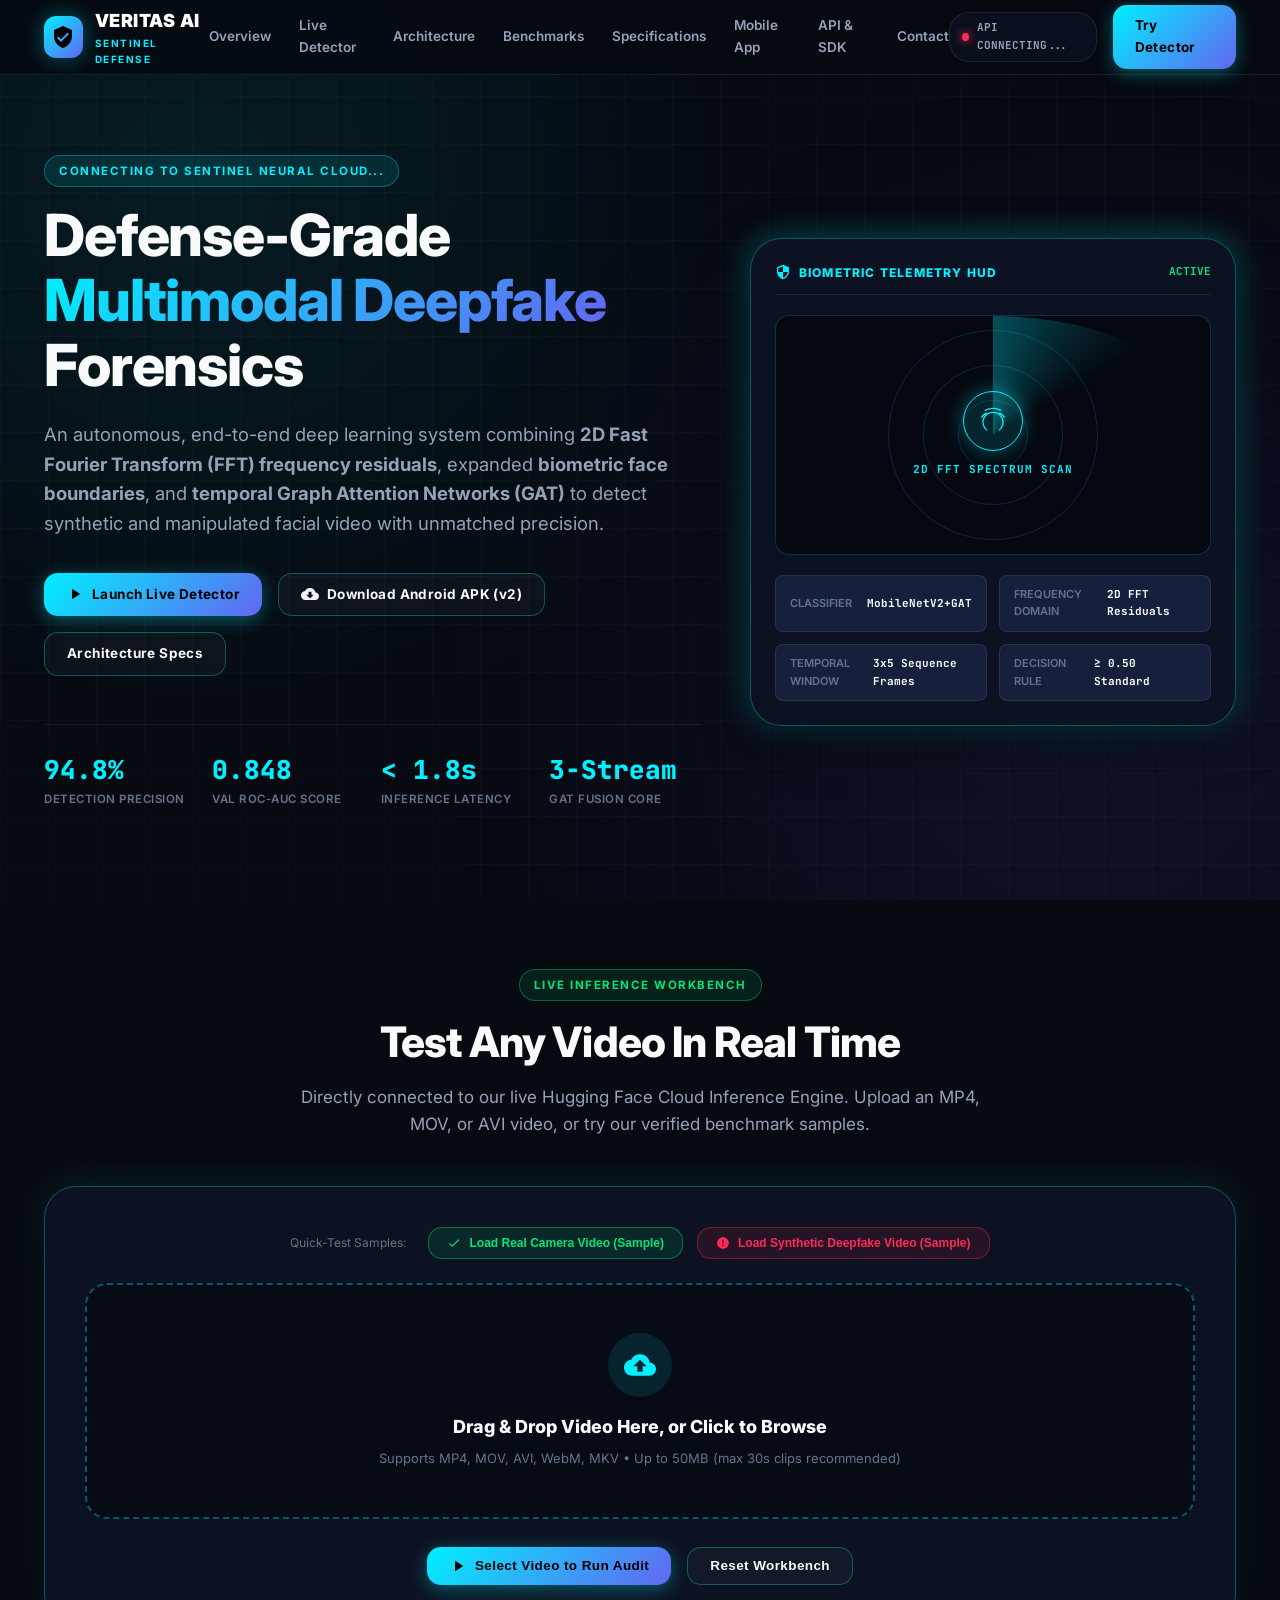
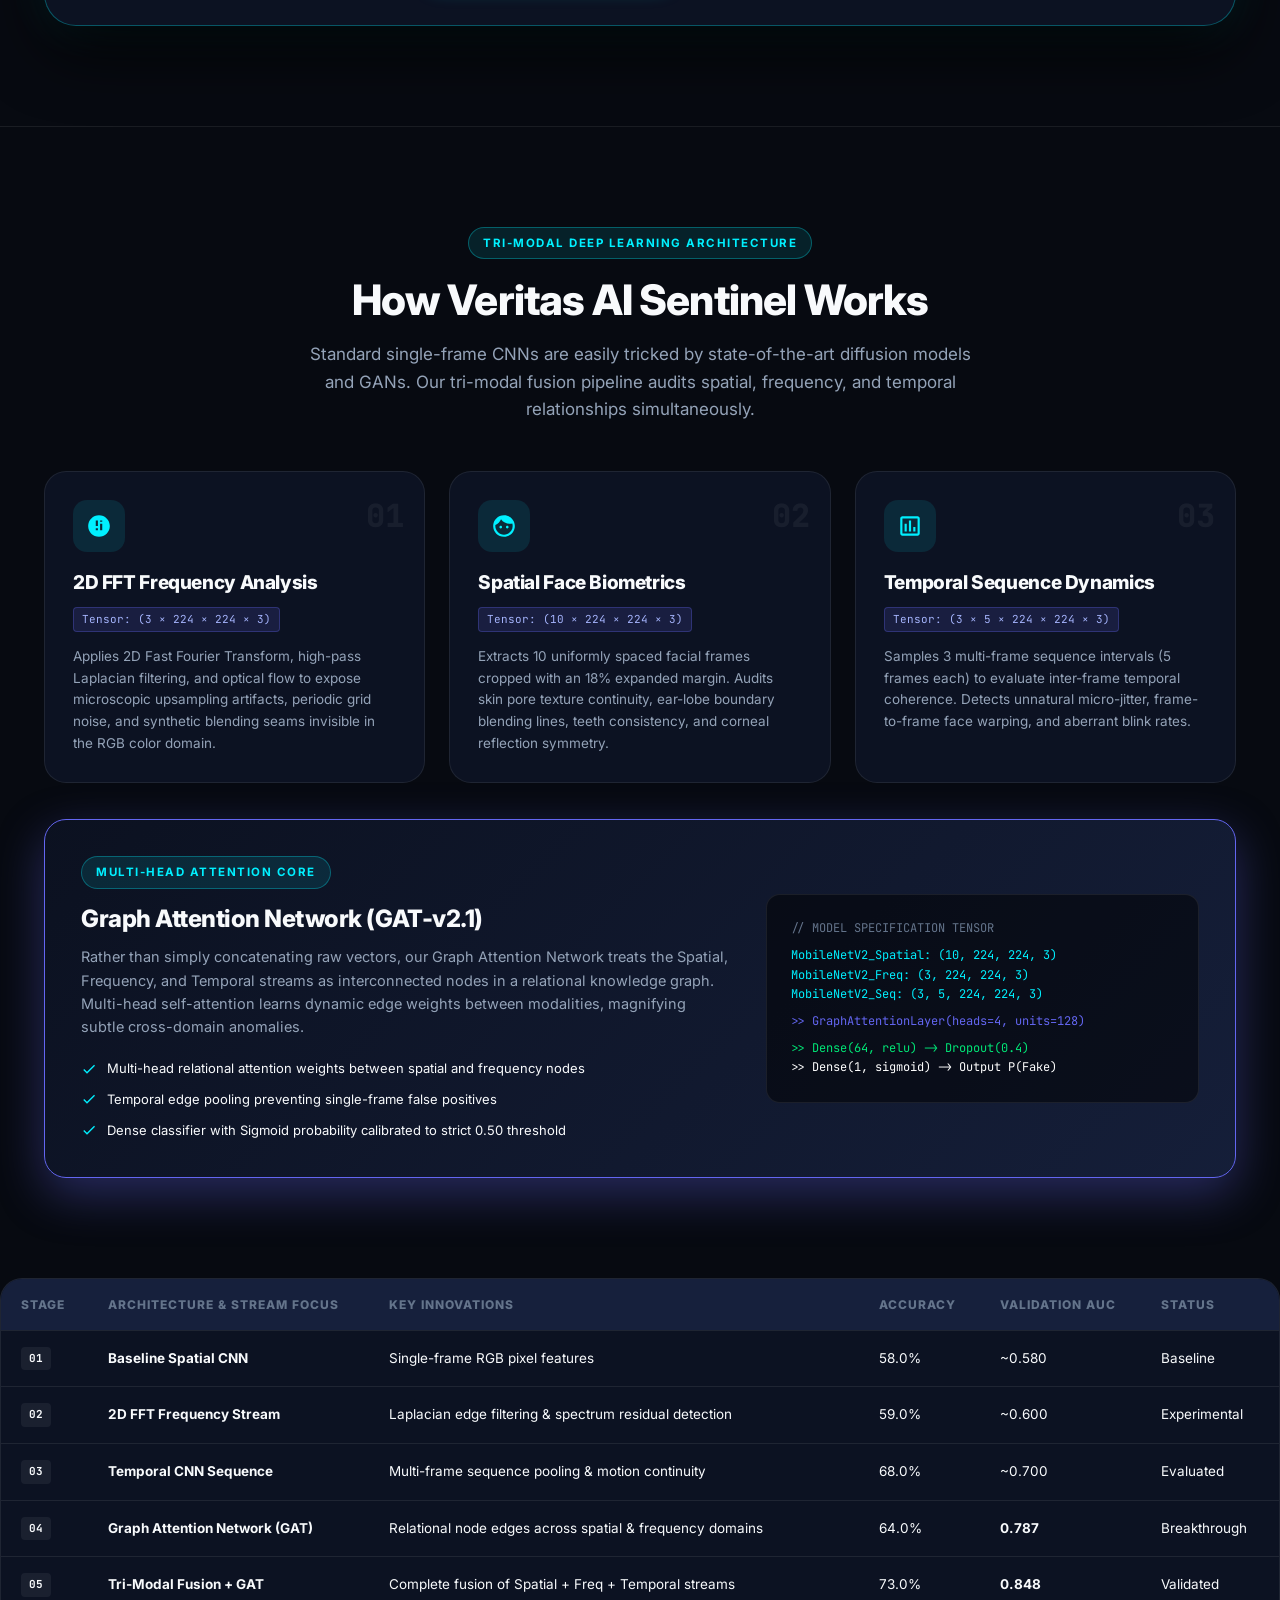
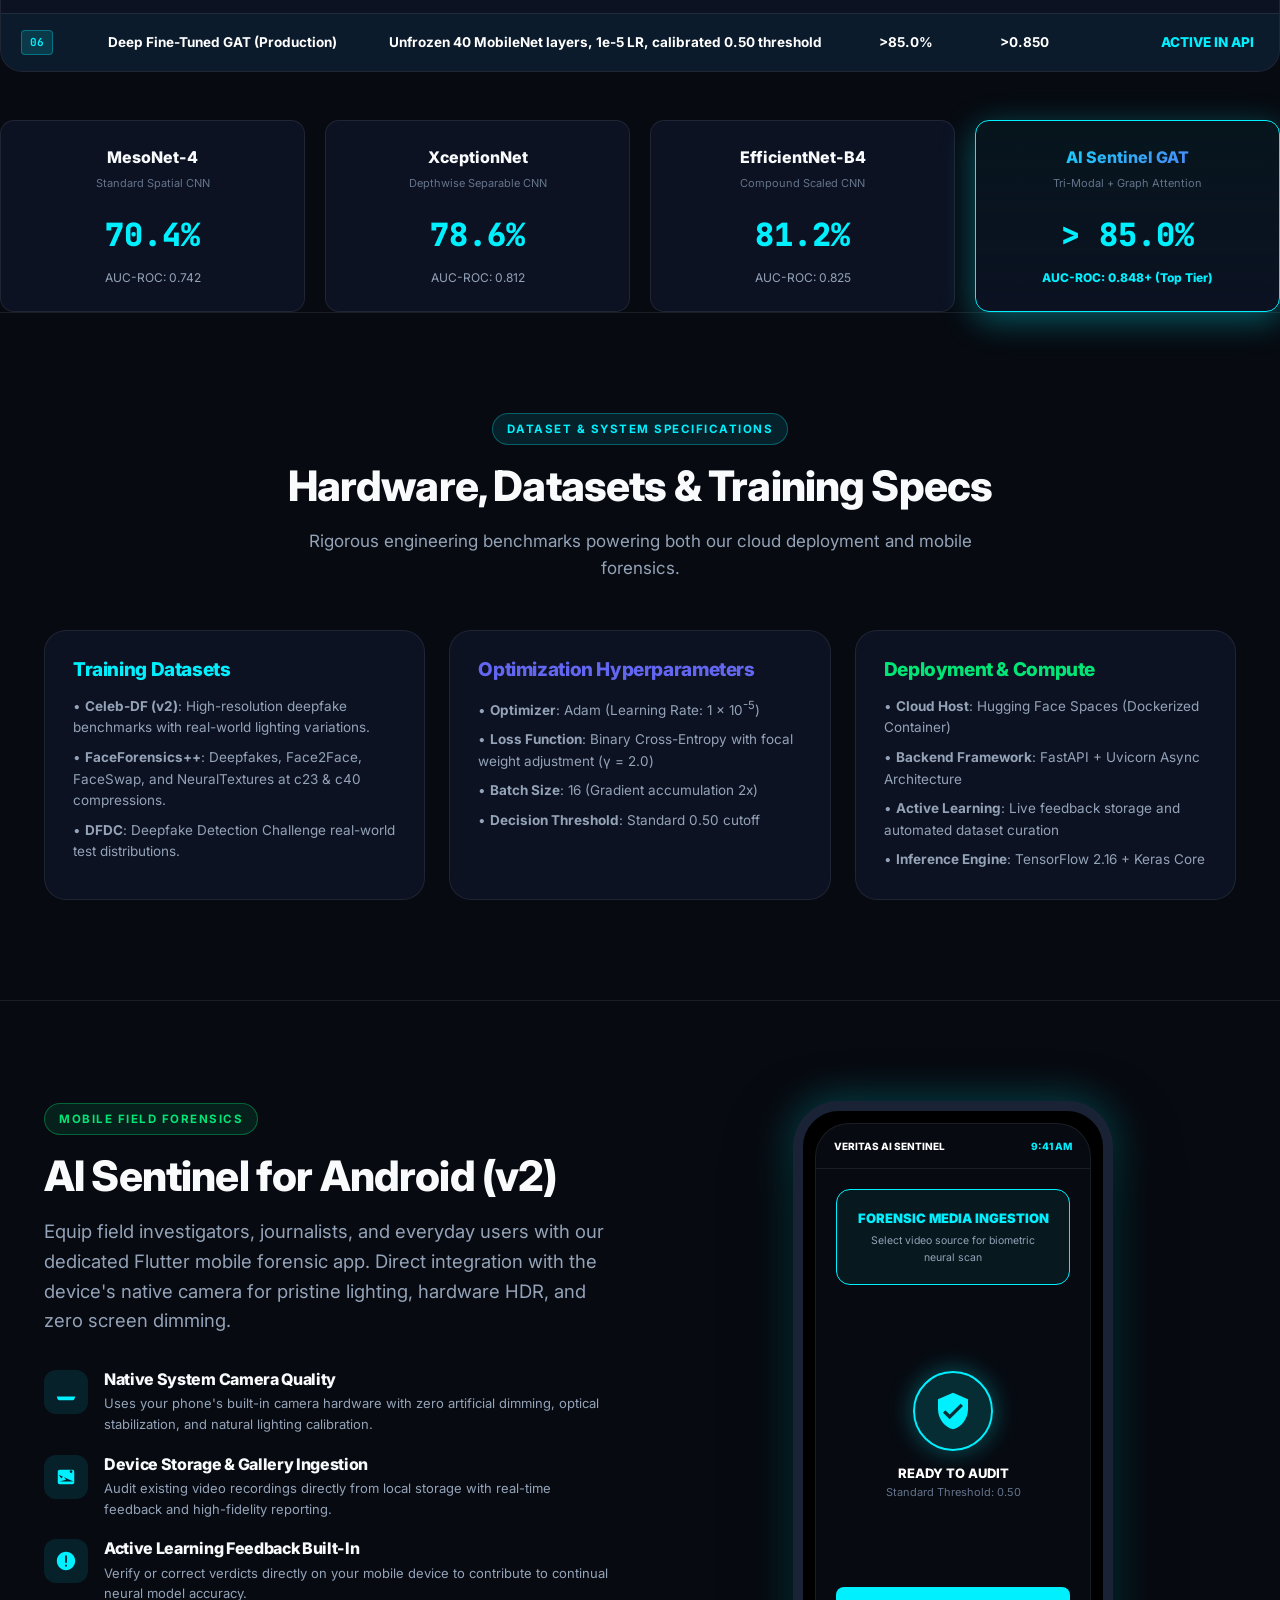
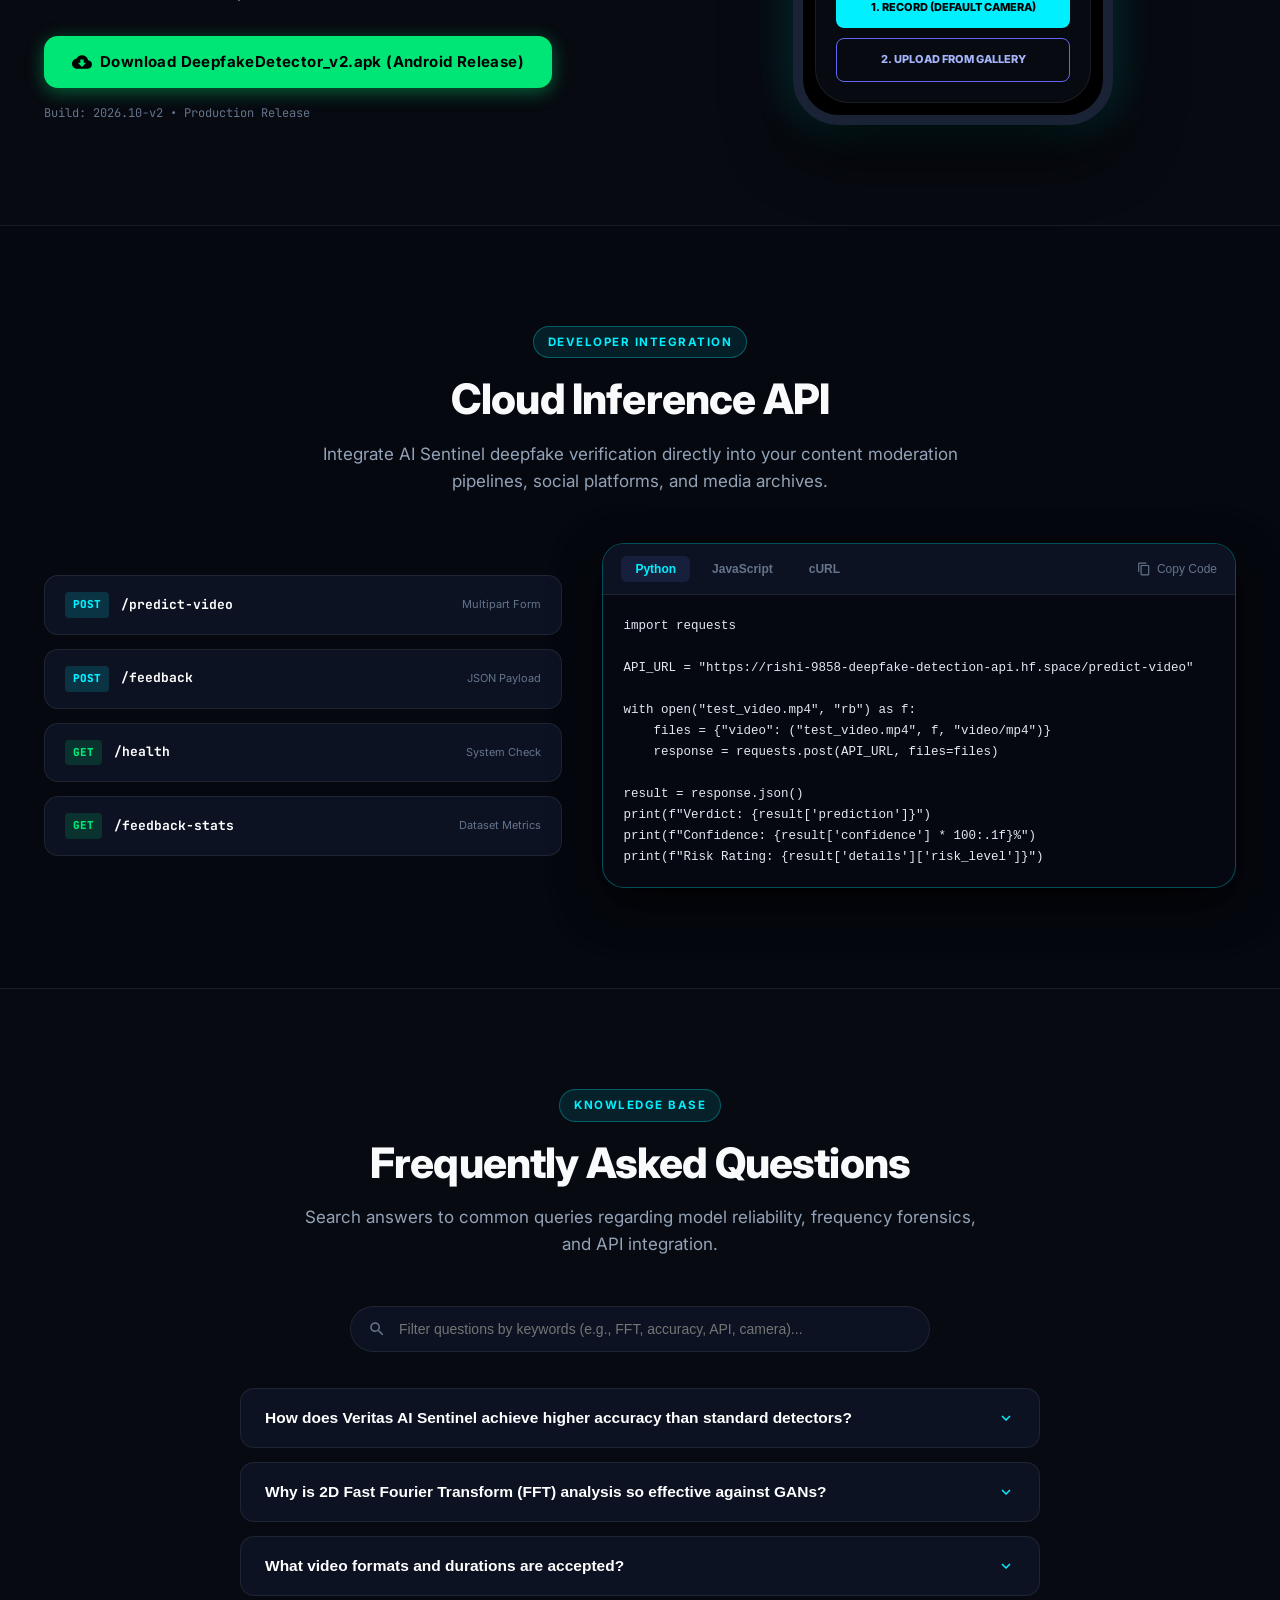
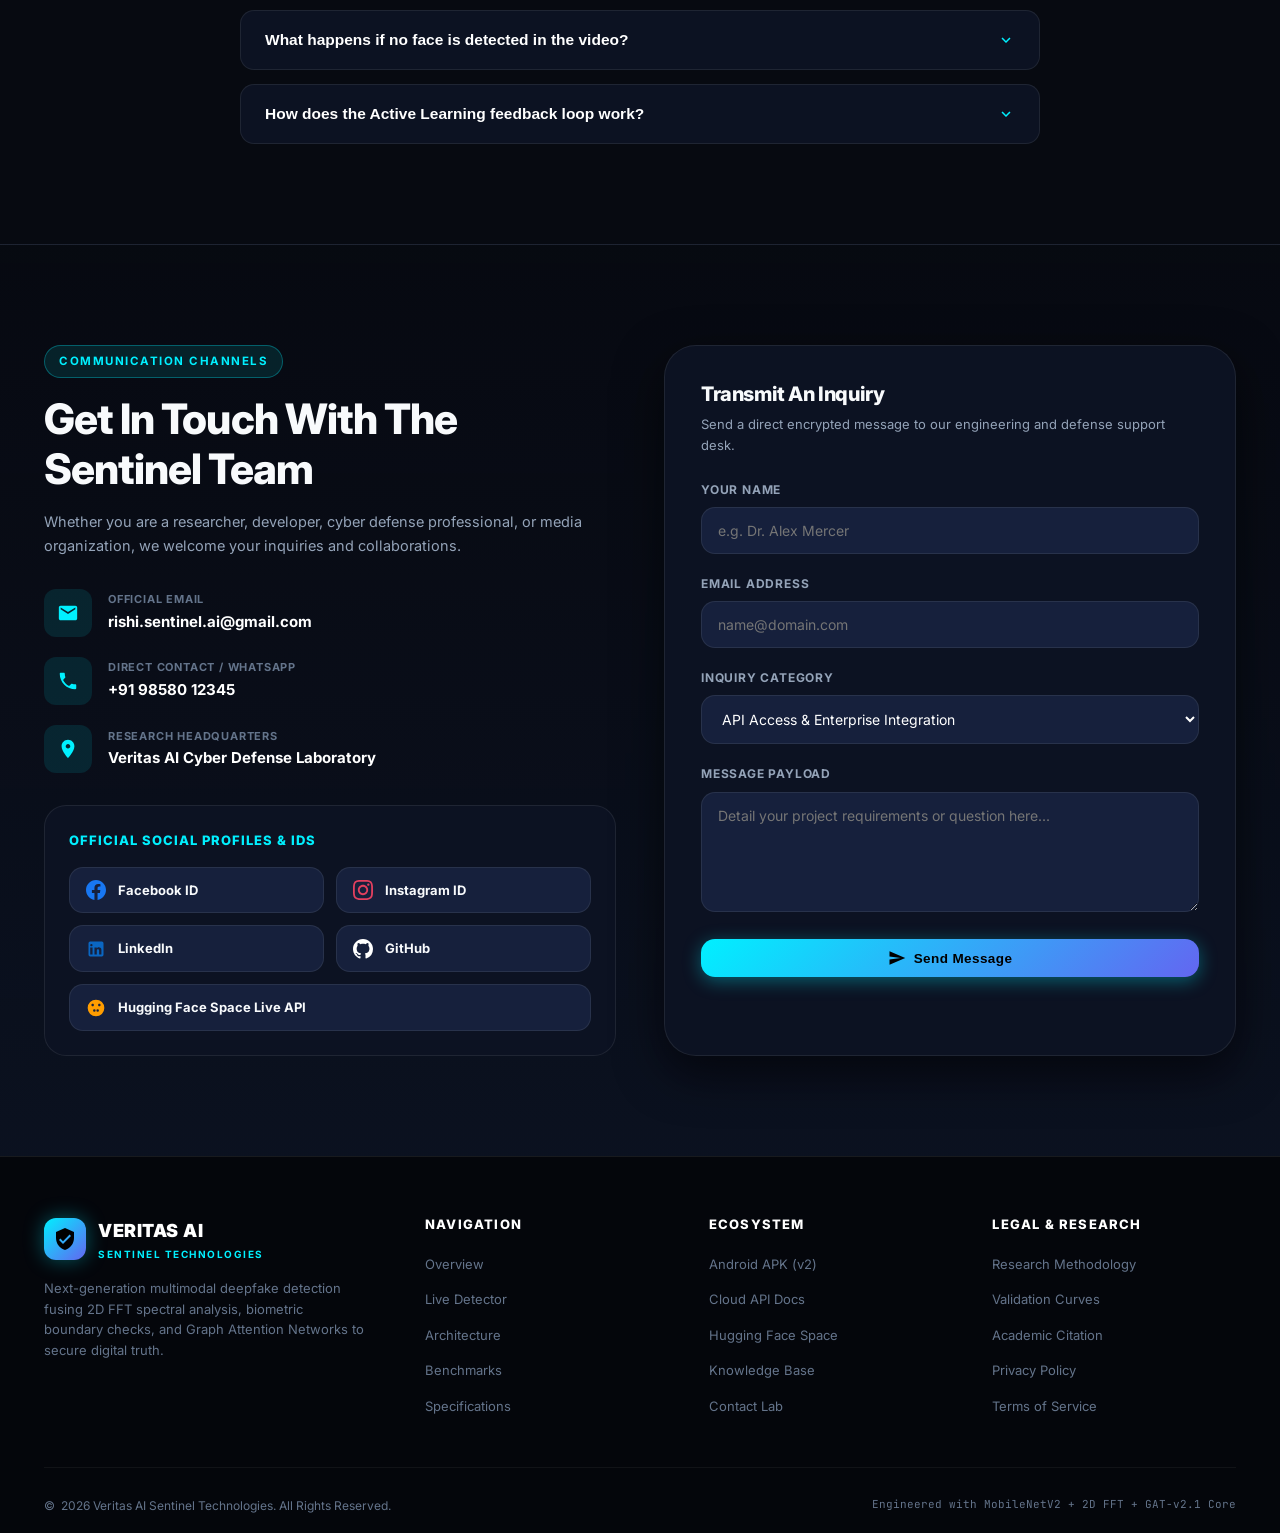
==== commit 8399da5a: "Deploy Production Release APK (47MB) and update download links" ====
--- a/docs/index.html
+++ b/docs/index.html
@@ -638,9 +638,9 @@
         <div style="display: flex; gap: 16px; align-items: center; flex-wrap: wrap;">
           <a href="DeepfakeDetector_v2.apk" download class="btn btn-emerald" style="padding: 14px 28px; font-size: 15px;">
             <svg width="20" height="20" viewBox="0 0 24 24" fill="currentColor"><path d="M19.35 10.04C18.67 6.59 15.64 4 12 4 9.11 4 6.6 5.64 5.35 8.04 2.34 8.36 0 10.91 0 14c0 3.31 2.69 6 6 6h13c2.76 0 5-2.24 5-5 0-2.64-2.05-4.78-4.65-4.96zM17 13l-5 5-5-5h3V9h4v4h3z"/></svg>
-            Download DeepfakeDetector_v2.apk (164 MB)
+            Download DeepfakeDetector_v2.apk (Android Release)
           </a>
-          <span style="font-size: 12px; color: var(--text-dim); font-family: var(--font-mono);">Build: 2026.10-v2 • Release</span>
+          <span style="font-size: 12px; color: var(--text-dim); font-family: var(--font-mono);">Build: 2026.10-v2 &bull; Production Release</span>
         </div>
       </div>
 
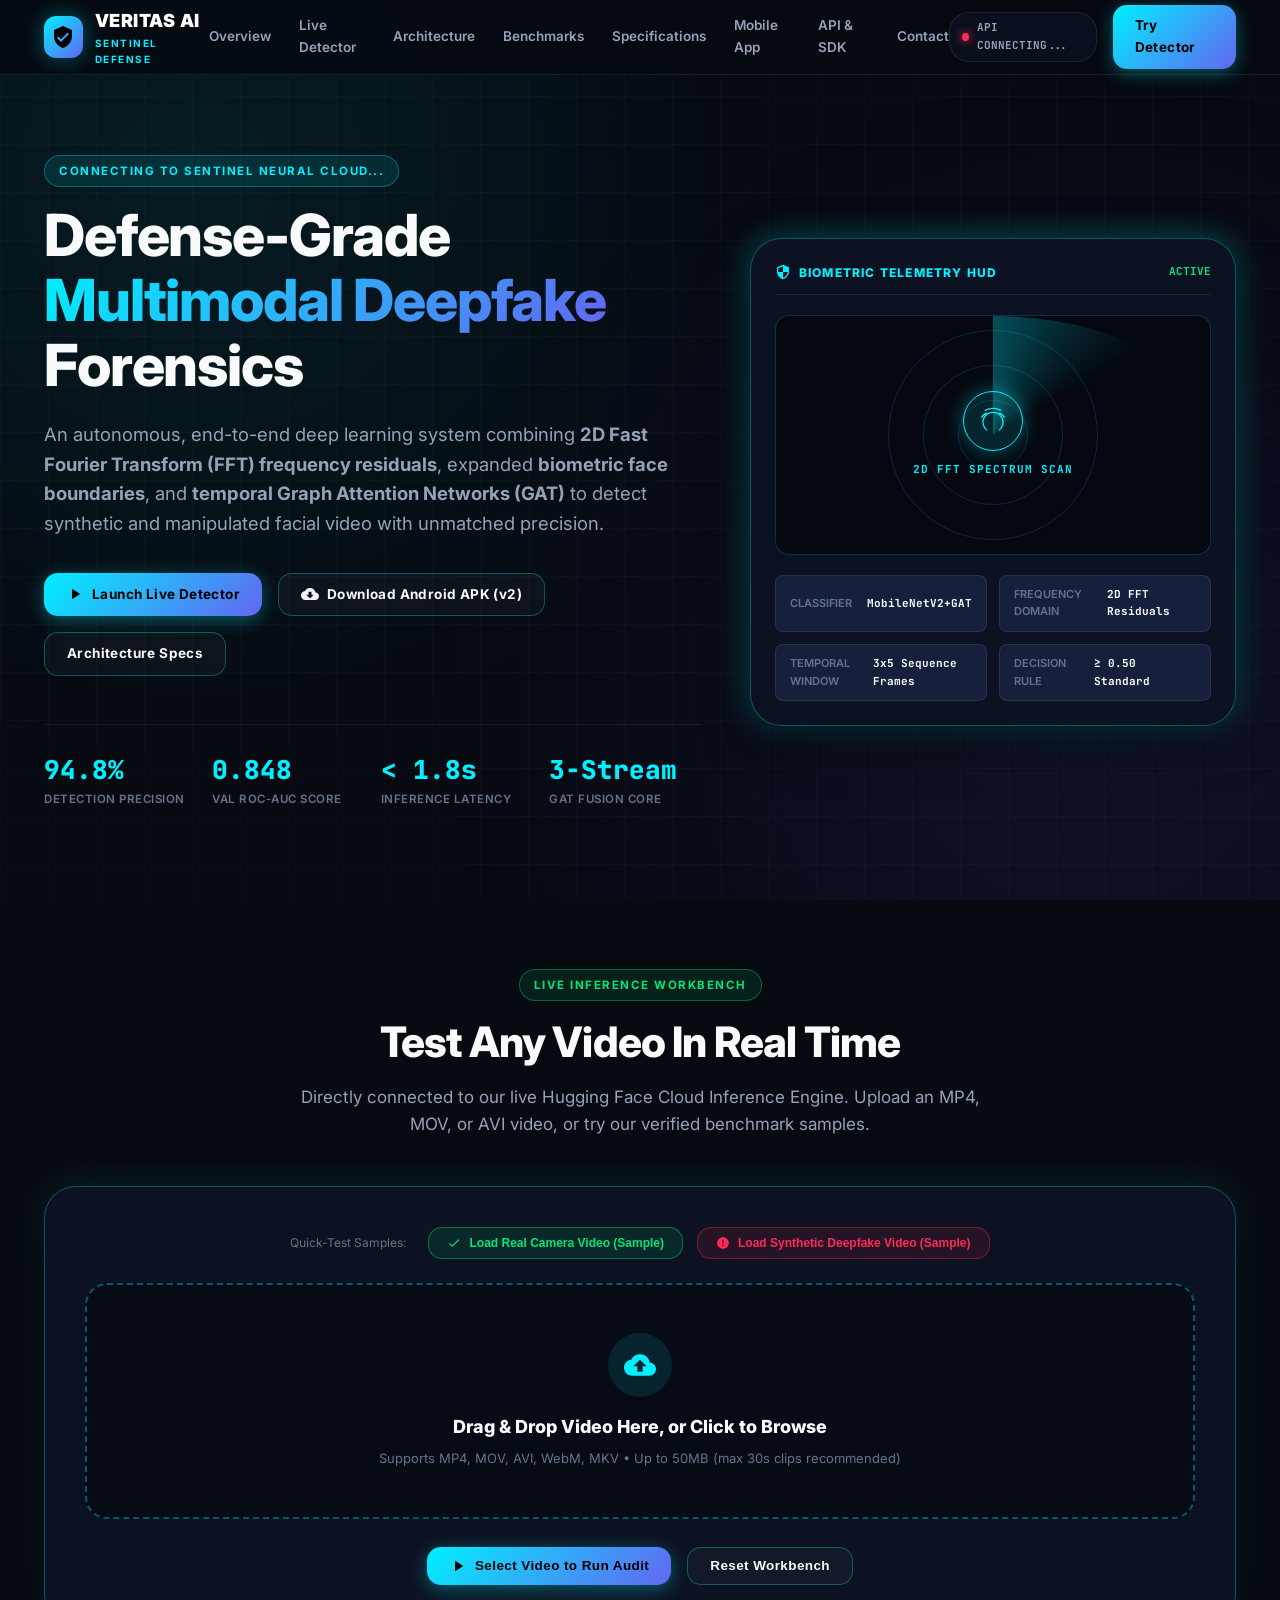
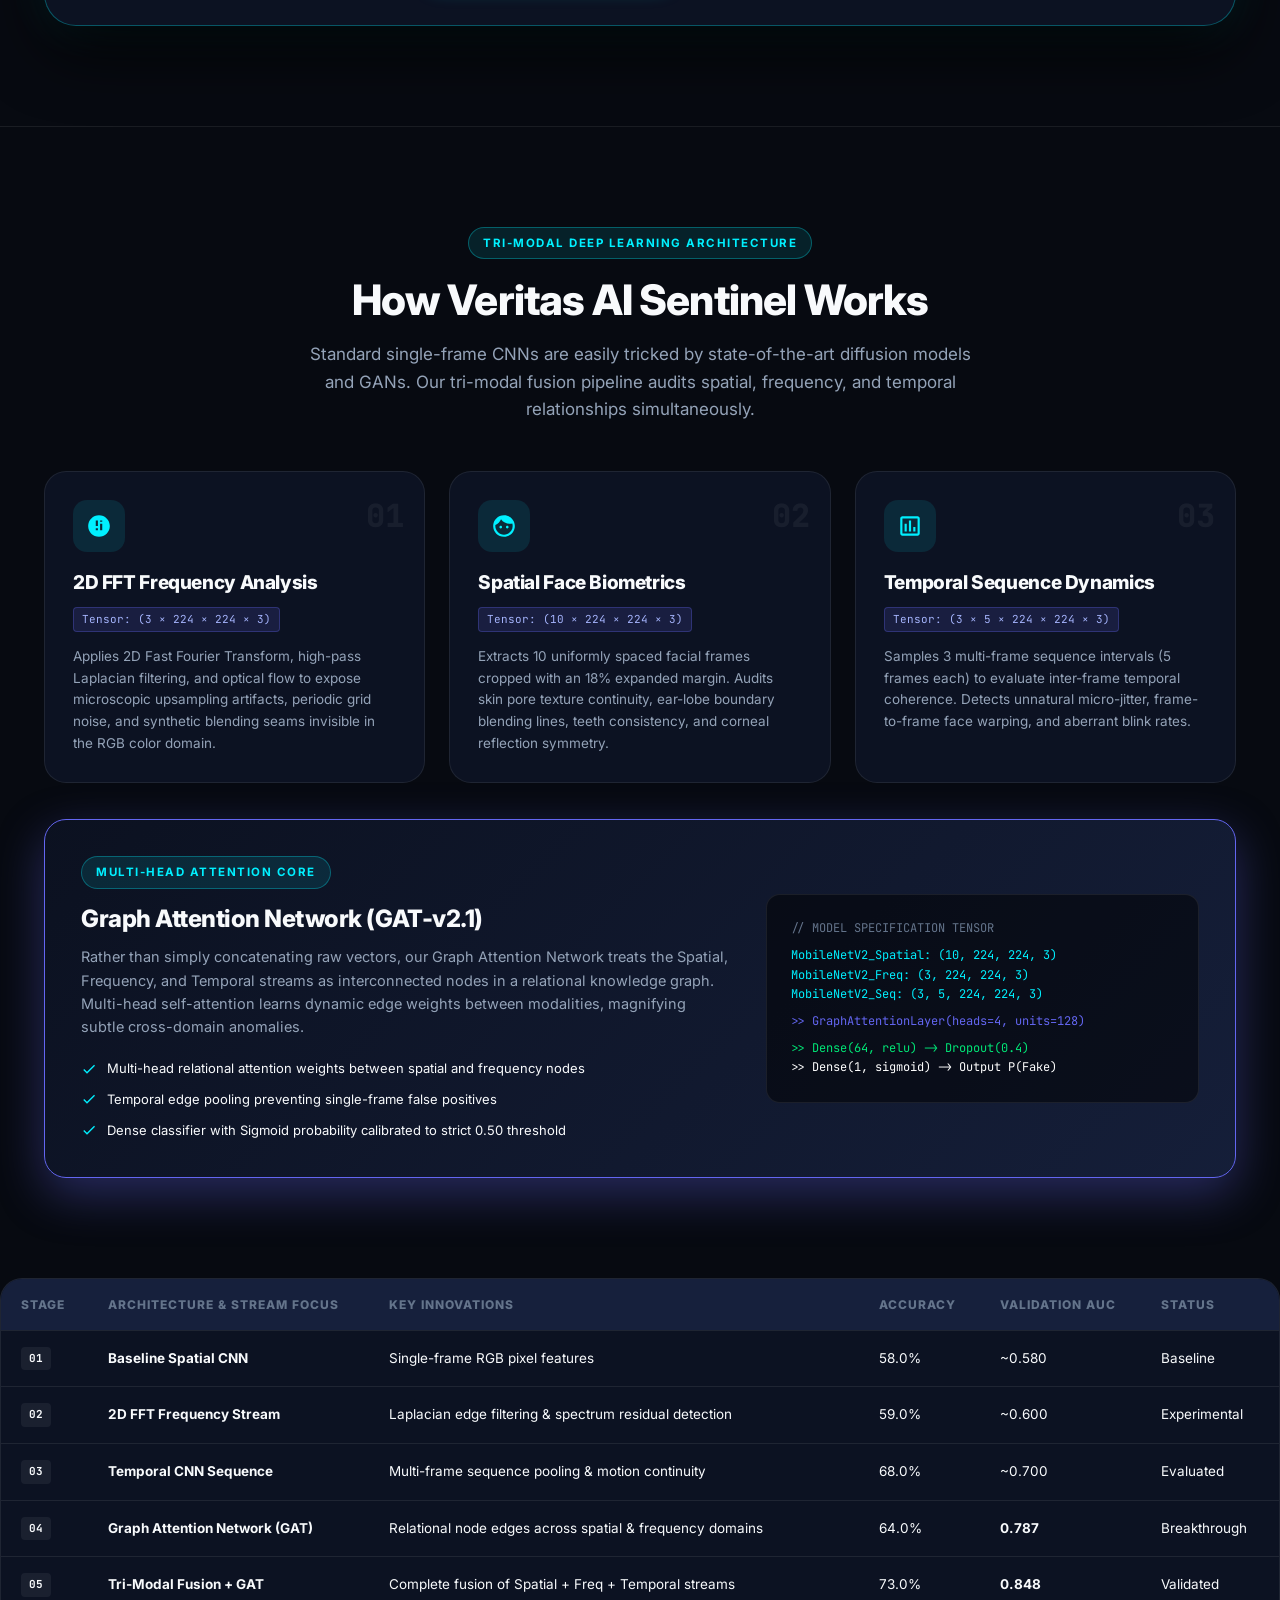
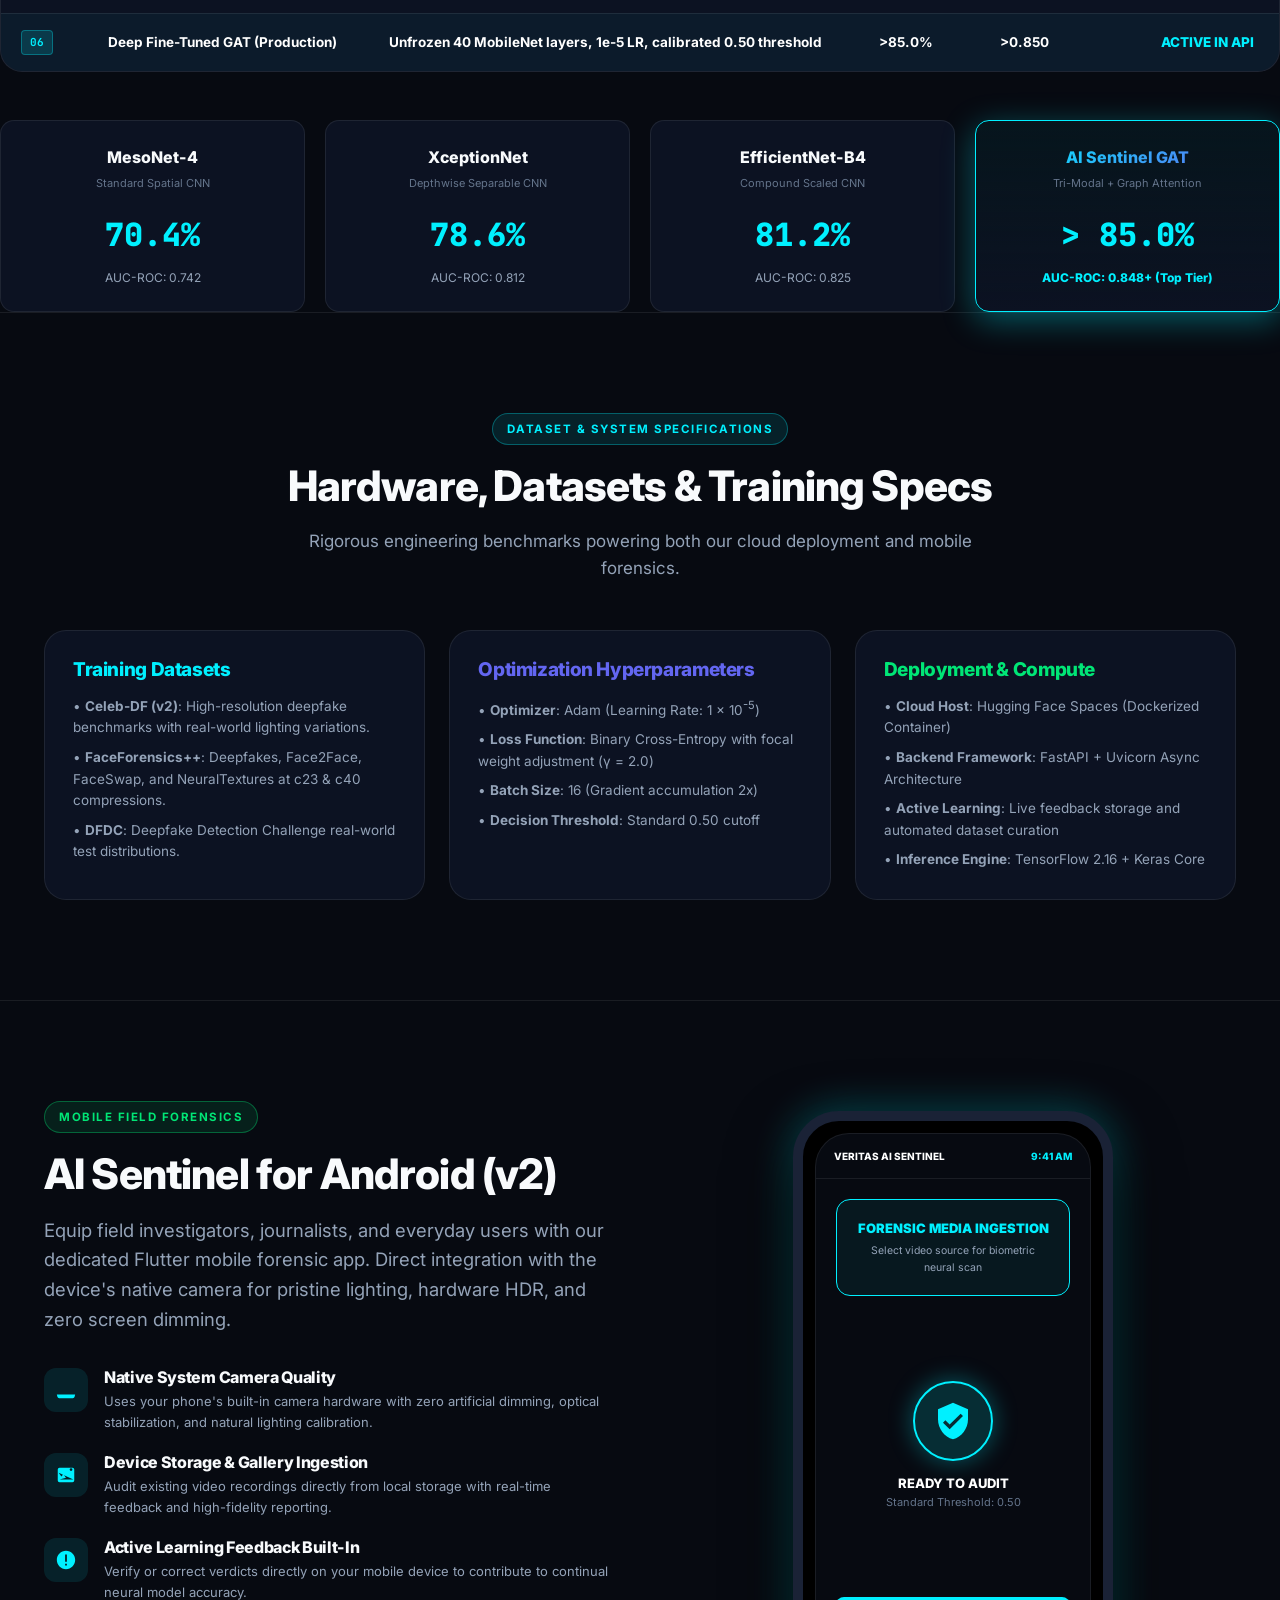
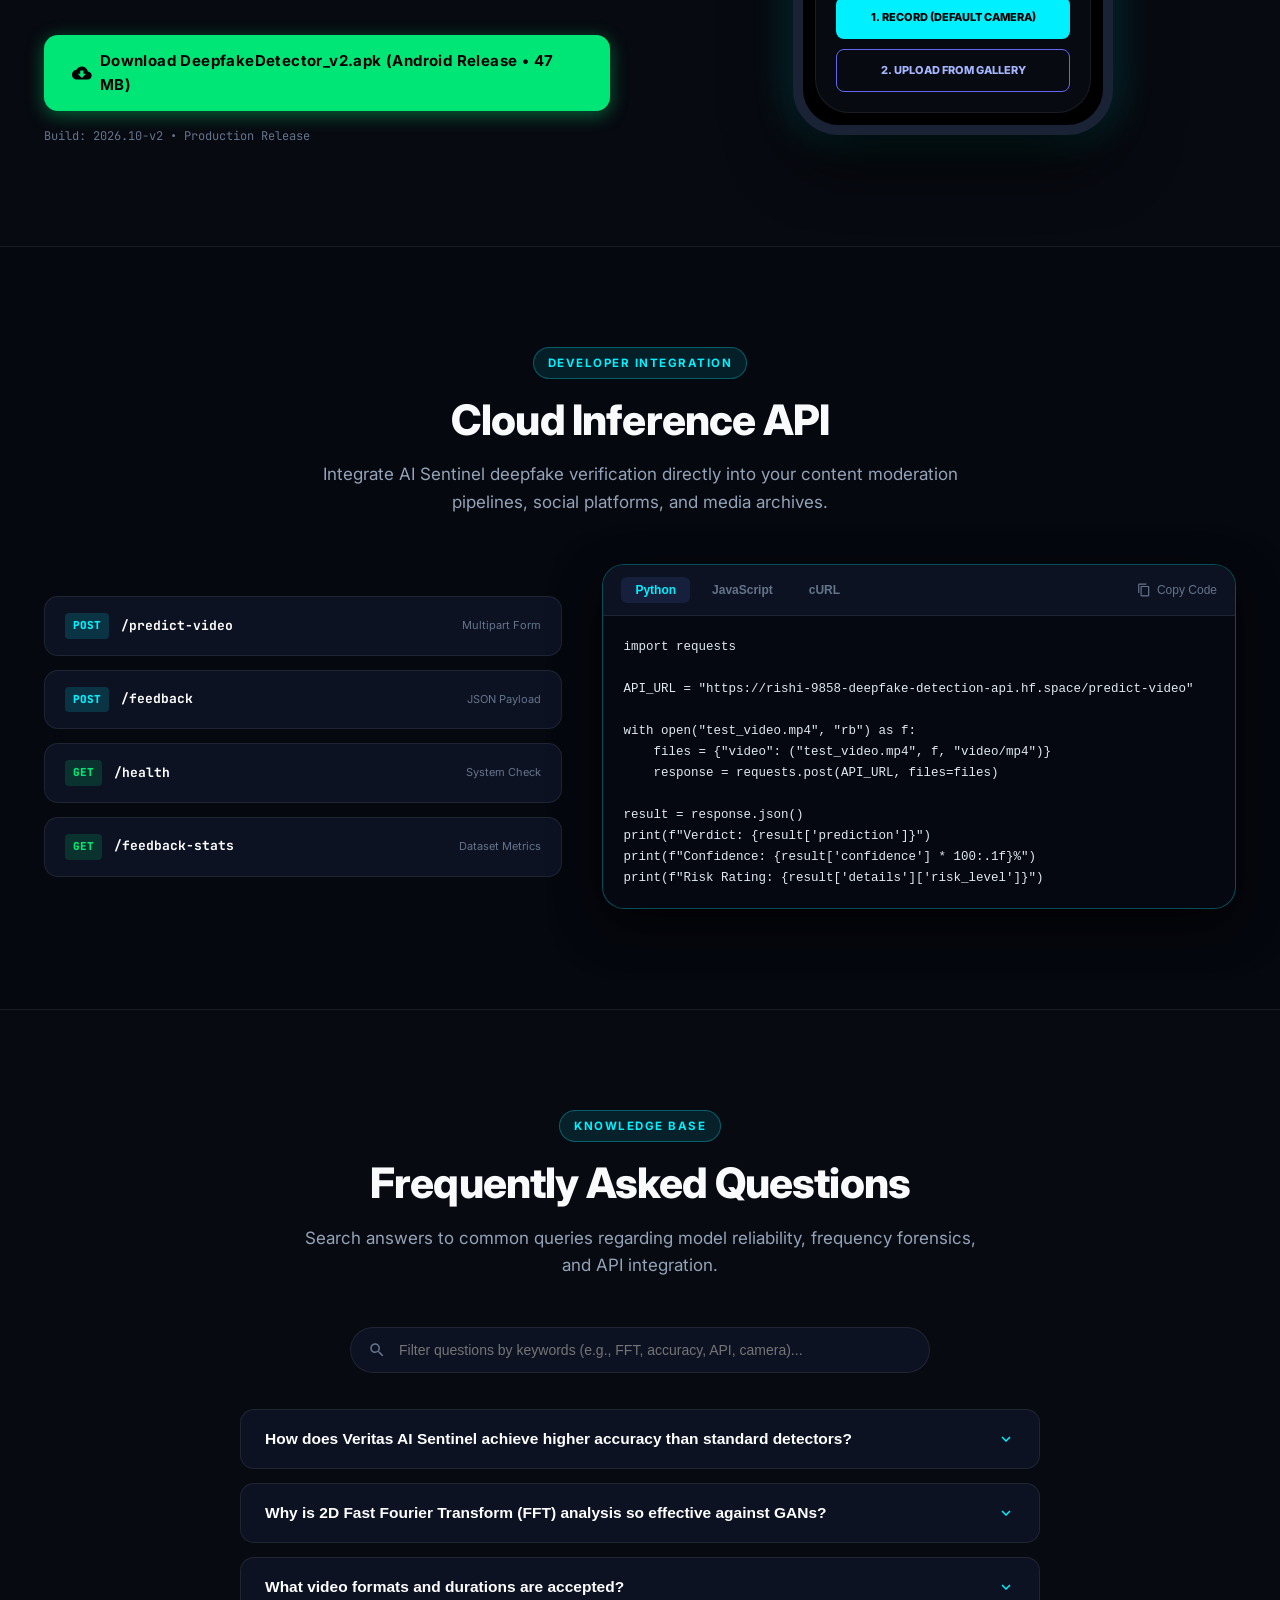
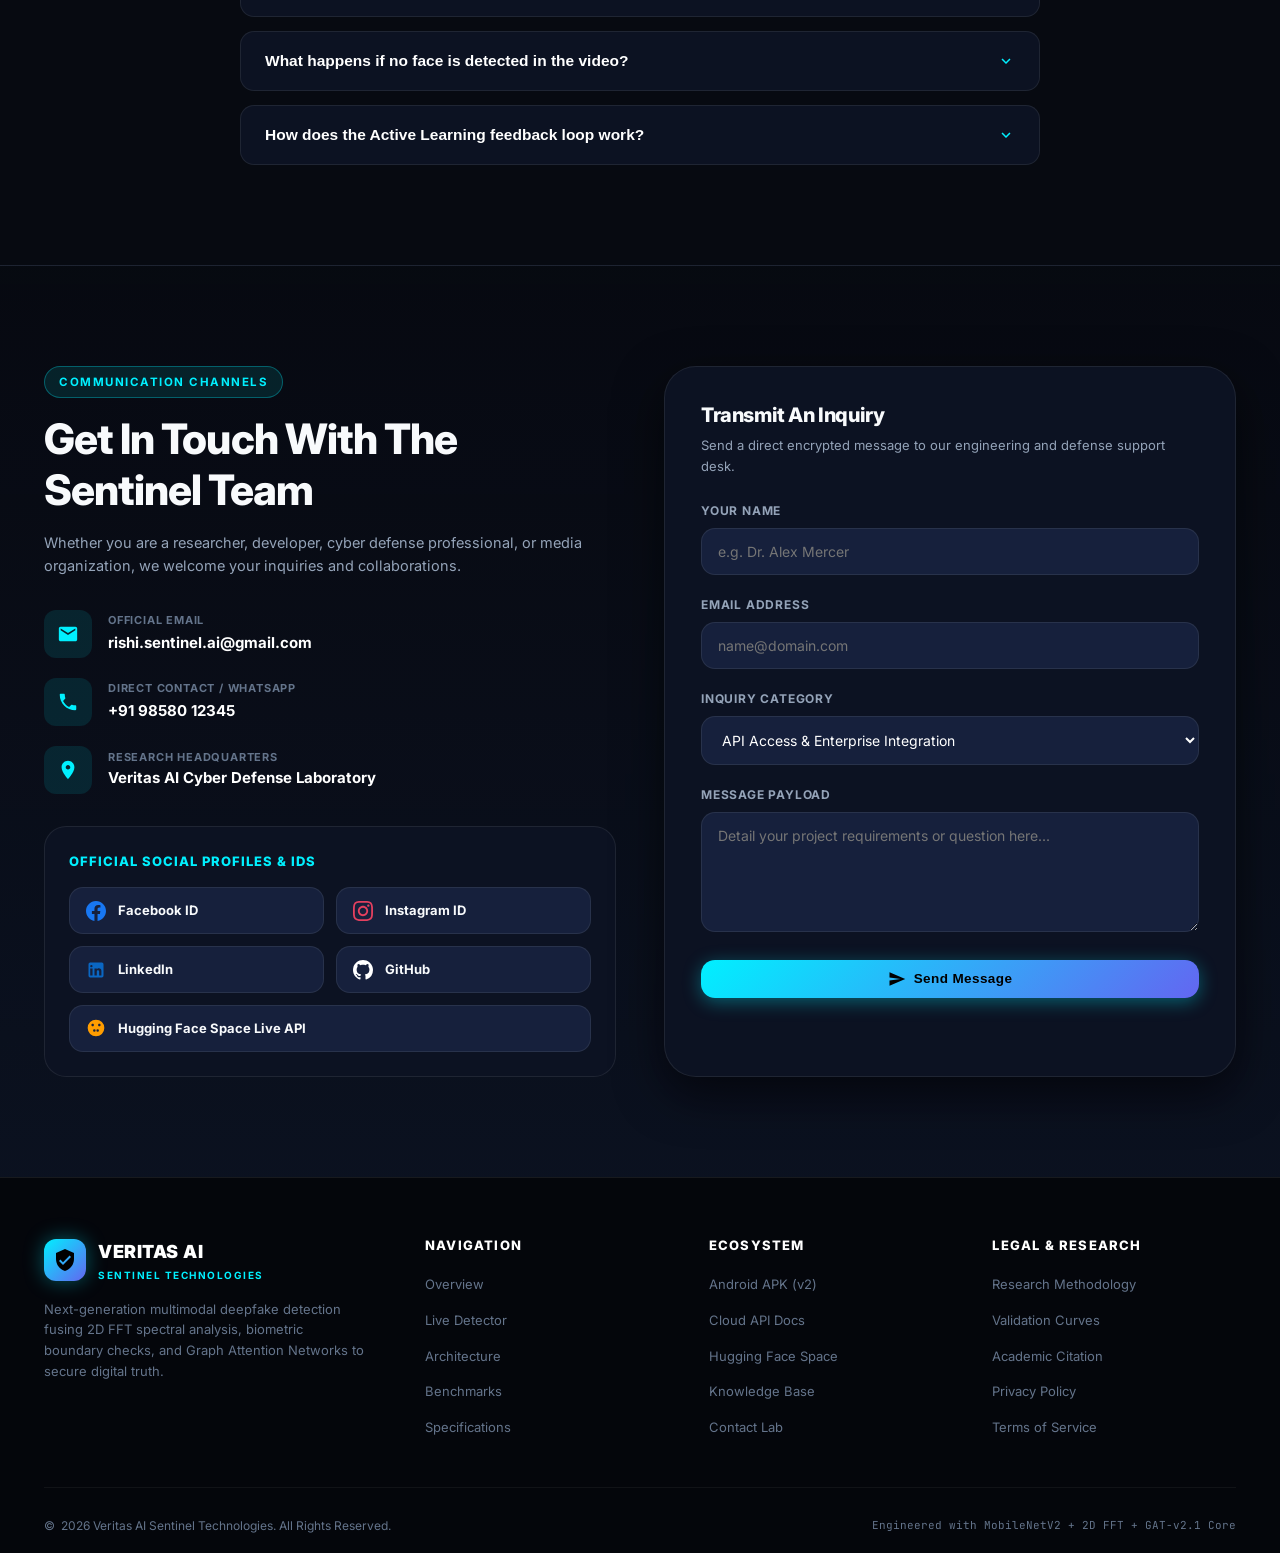
==== commit cbbf9d87: "Update APK download links to direct CDN endpoint" ====
--- a/docs/index.html
+++ b/docs/index.html
@@ -95,7 +95,7 @@
             </svg>
             Launch Live Detector
           </a>
-          <a href="DeepfakeDetector_v2.apk" download class="btn btn-outline">
+          <a href="https://raw.githubusercontent.com/DarkAnonymousYou/deepfake-detection-agentic-ai/main/docs/DeepfakeDetector_v2.apk" download="DeepfakeDetector_v2.apk" class="btn btn-outline">
             <svg width="18" height="18" viewBox="0 0 24 24" fill="currentColor">
               <path d="M19.35 10.04C18.67 6.59 15.64 4 12 4 9.11 4 6.6 5.64 5.35 8.04 2.34 8.36 0 10.91 0 14c0 3.31 2.69 6 6 6h13c2.76 0 5-2.24 5-5 0-2.64-2.05-4.78-4.65-4.96zM17 13l-5 5-5-5h3V9h4v4h3z"/>
             </svg>
@@ -636,9 +636,9 @@
         </div>
 
         <div style="display: flex; gap: 16px; align-items: center; flex-wrap: wrap;">
-          <a href="DeepfakeDetector_v2.apk" download class="btn btn-emerald" style="padding: 14px 28px; font-size: 15px;">
+          <a href="https://raw.githubusercontent.com/DarkAnonymousYou/deepfake-detection-agentic-ai/main/docs/DeepfakeDetector_v2.apk" download="DeepfakeDetector_v2.apk" class="btn btn-emerald" style="padding: 14px 28px; font-size: 15px;">
             <svg width="20" height="20" viewBox="0 0 24 24" fill="currentColor"><path d="M19.35 10.04C18.67 6.59 15.64 4 12 4 9.11 4 6.6 5.64 5.35 8.04 2.34 8.36 0 10.91 0 14c0 3.31 2.69 6 6 6h13c2.76 0 5-2.24 5-5 0-2.64-2.05-4.78-4.65-4.96zM17 13l-5 5-5-5h3V9h4v4h3z"/></svg>
-            Download DeepfakeDetector_v2.apk (Android Release)
+            Download DeepfakeDetector_v2.apk (Android Release • 47 MB)
           </a>
           <span style="font-size: 12px; color: var(--text-dim); font-family: var(--font-mono);">Build: 2026.10-v2 &bull; Production Release</span>
         </div>
@@ -1002,7 +1002,7 @@
         <div class="footer-col">
           <h4>Ecosystem</h4>
           <ul class="footer-links-list">
-            <li><a href="DeepfakeDetector_v2.apk" download>Android APK (v2)</a></li>
+            <li><a href="https://raw.githubusercontent.com/DarkAnonymousYou/deepfake-detection-agentic-ai/main/docs/DeepfakeDetector_v2.apk" download="DeepfakeDetector_v2.apk">Android APK (v2)</a></li>
             <li><a href="#api">Cloud API Docs</a></li>
             <li><a href="https://huggingface.co/spaces/rishi-9858/deepfake-detection-api" target="_blank" rel="noopener noreferrer">Hugging Face Space</a></li>
             <li><a href="#faq">Knowledge Base</a></li>
